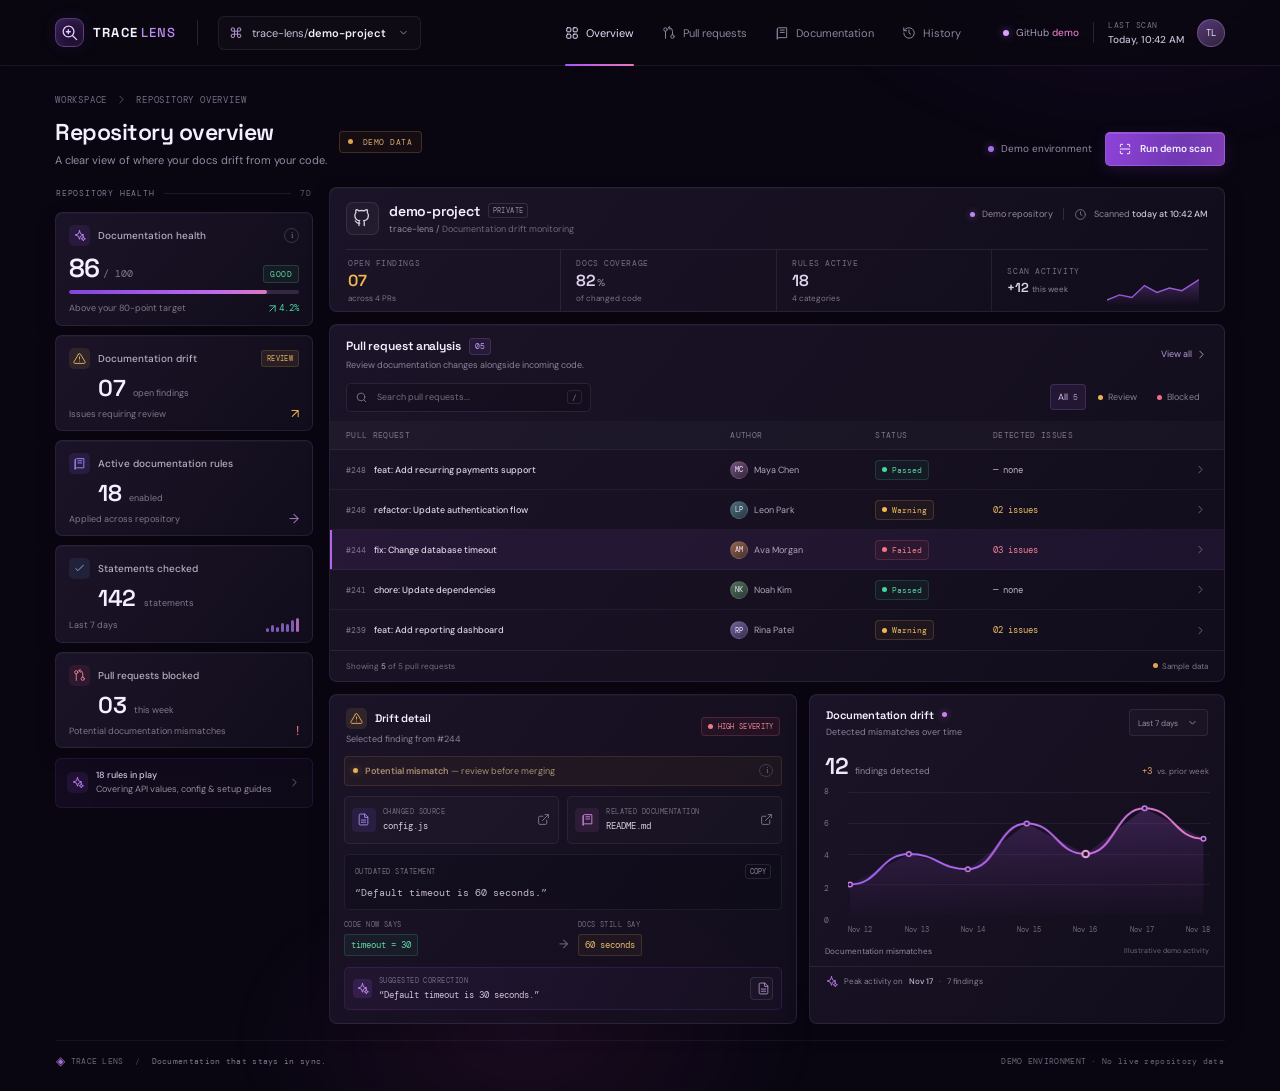
==== index.html @ 1b803e9d "feat: add initial Trace Lens dashboard Co-authored-by: Copilot <223556219+Copilot@users.noreply.gith" ====
<!doctype html>
<html lang="en">
<head>
  <meta charset="utf-8">
  <meta name="viewport" content="width=device-width, initial-scale=1">
  <meta name="theme-color" content="#090611">
  <meta name="description" content="TRACE LENS documentation drift dashboard demo">
  <title>TRACE LENS — Repository overview</title>
  <link rel="preconnect" href="https://fonts.googleapis.com">
  <link rel="preconnect" href="https://fonts.gstatic.com" crossorigin>
  <link href="https://fonts.googleapis.com/css2?family=DM+Mono:wght@400;500&family=DM+Sans:wght@400;500;600;700&family=Space+Grotesk:wght@500;600;700&display=swap" rel="stylesheet">
  <link rel="stylesheet" href="style.css">
</head>
<body>
  <svg class="icon-library" xmlns="http://www.w3.org/2000/svg" aria-hidden="true">
    <symbol id="i-lens" viewBox="0 0 24 24"><circle cx="10.8" cy="10.8" r="6.8"/><path d="m16 16 5 5M8 11h5M10.5 8.5v5"/></symbol>
    <symbol id="i-grid" viewBox="0 0 24 24"><rect x="3" y="3" width="7" height="7" rx="1.5"/><rect x="14" y="3" width="7" height="7" rx="1.5"/><rect x="3" y="14" width="7" height="7" rx="1.5"/><rect x="14" y="14" width="7" height="7" rx="1.5"/></symbol>
    <symbol id="i-git-pull" viewBox="0 0 24 24"><circle cx="6" cy="6" r="3"/><circle cx="18" cy="18" r="3"/><path d="M6 9v12m12-6V9a6 6 0 0 0-6-6h-1m0 0 3-3m-3 3 3 3"/></symbol>
    <symbol id="i-book" viewBox="0 0 24 24"><path d="M4 5.5A2.5 2.5 0 0 1 6.5 3H20v17H6.5A2.5 2.5 0 0 0 4 22z"/><path d="M4 5v17m5-15h7m-7 4h7"/></symbol>
    <symbol id="i-history" viewBox="0 0 24 24"><path d="M3 12a9 9 0 1 0 2.64-6.36L3 8"/><path d="M3 3v5h5m4-1v5l3 2"/></symbol>
    <symbol id="i-chevron" viewBox="0 0 24 24"><path d="m7 10 5 5 5-5"/></symbol>
    <symbol id="i-chevron-right" viewBox="0 0 24 24"><path d="m9 18 6-6-6-6"/></symbol>
    <symbol id="i-github" viewBox="0 0 24 24"><path d="M9 19c-4.3 1.4-4.3-2.5-6-3m12 6v-3.87a3.37 3.37 0 0 0-.94-2.61c3.14-.35 6.44-1.54 6.44-7A5.44 5.44 0 0 0 19 4.77 5.07 5.07 0 0 0 18.91 1S17.73.65 15 2.48a13.38 13.38 0 0 0-7 0C5.27.65 4.09 1 4.09 1A5.07 5.07 0 0 0 4 4.77a5.44 5.44 0 0 0-1.5 3.78c0 5.42 3.3 6.61 6.44 7A3.37 3.37 0 0 0 8 18.13V22"/></symbol>
    <symbol id="i-search" viewBox="0 0 24 24"><circle cx="11" cy="11" r="7"/><path d="m20 20-4-4"/></symbol>
    <symbol id="i-scan" viewBox="0 0 24 24"><path d="M4 8V5a1 1 0 0 1 1-1h3m8 0h3a1 1 0 0 1 1 1v3m0 8v3a1 1 0 0 1-1 1h-3m-8 0H5a1 1 0 0 1-1-1v-3M4 12h16"/></symbol>
    <symbol id="i-clock" viewBox="0 0 24 24"><circle cx="12" cy="12" r="9"/><path d="M12 7v5l3 2"/></symbol>
    <symbol id="i-check" viewBox="0 0 24 24"><path d="m5 12 4 4L19 6"/></symbol>
    <symbol id="i-alert" viewBox="0 0 24 24"><path d="M10.3 3.86 1.82 18a2 2 0 0 0 1.71 3h16.94a2 2 0 0 0 1.71-3L13.7 3.86a2 2 0 0 0-3.42 0Z"/><path d="M12 9v4m0 4h.01"/></symbol>
    <symbol id="i-file" viewBox="0 0 24 24"><path d="M14 2H6a2 2 0 0 0-2 2v16a2 2 0 0 0 2 2h12a2 2 0 0 0 2-2V8z"/><path d="M14 2v6h6m-12 5h8m-8 4h8"/></symbol>
    <symbol id="i-external" viewBox="0 0 24 24"><path d="M15 3h6v6m-11 5L21 3"/><path d="M18 13v6a2 2 0 0 1-2 2H5a2 2 0 0 1-2-2V8a2 2 0 0 1 2-2h6"/></symbol>
    <symbol id="i-menu" viewBox="0 0 24 24"><path d="M4 6h16M4 12h16M4 18h16"/></symbol>
    <symbol id="i-close" viewBox="0 0 24 24"><path d="m18 6-12 12M6 6l12 12"/></symbol>
    <symbol id="i-filter" viewBox="0 0 24 24"><path d="M4 7h16M7 12h10m-7 5h4"/></symbol>
    <symbol id="i-spark" viewBox="0 0 24 24"><path d="m12 3 1.9 5.8L20 11l-6.1 2.2L12 19l-1.9-5.8L4 11l6.1-2.2L12 3Z"/><path d="m19 14 1.1 2.9L23 18l-2.9 1.1L19 22l-1.1-2.9L15 18l2.9-1.1L19 14Z"/></symbol>
    <symbol id="i-arrow-up" viewBox="0 0 24 24"><path d="M7 17 17 7M7 7h10v10"/></symbol>
  </svg>

  <div class="ambient ambient-one"></div>
  <div class="ambient ambient-two"></div>
  <header class="topbar">
    <a class="brand" href="#overview" aria-label="TRACE LENS home">
      <span class="brand-mark"><svg class="icon"><use href="#i-lens"/></svg></span>
      <span class="brand-name">TRACE<span>LENS</span></span>
    </a>
    <span class="topbar-divider"></span>
    <div class="repo-picker-wrap">
      <button class="repo-picker" id="repoPicker" aria-expanded="false" aria-haspopup="listbox">
        <span class="repo-mini-icon">⌘</span>
        <span id="currentRepo">trace-lens/<strong>demo-project</strong></span>
        <svg class="icon tiny"><use href="#i-chevron"/></svg>
      </button>
      <div class="repo-menu" id="repoMenu" role="listbox" aria-label="Choose a demo repository" hidden>
        <div class="menu-eyebrow">DEMO REPOSITORIES</div>
        <button role="option" data-repo="trace-lens/demo-project" aria-selected="true"><span class="repo-dot"></span>trace-lens/demo-project<span class="selected-mark">✓</span></button>
        <button role="option" data-repo="acme/payments-api"><span class="repo-dot blue"></span>acme/payments-api</button>
        <button role="option" data-repo="northstar/platform"><span class="repo-dot pink"></span>northstar/platform</button>
        <div class="menu-foot">Sample data · not connected to GitHub</div>
      </div>
    </div>
    <button class="mobile-menu-btn" id="mobileMenuBtn" aria-label="Open navigation" aria-expanded="false"><svg class="icon"><use href="#i-menu"/></svg></button>
    <nav class="main-nav" id="mainNav" aria-label="Main navigation">
      <a class="nav-link active" href="#overview"><svg class="icon"><use href="#i-grid"/></svg>Overview</a>
      <a class="nav-link" href="#pull-requests"><svg class="icon"><use href="#i-git-pull"/></svg>Pull requests</a>
      <a class="nav-link" href="#drift-details"><svg class="icon"><use href="#i-book"/></svg>Documentation</a>
      <a class="nav-link" href="#history"><svg class="icon"><use href="#i-history"/></svg>History</a>
    </nav>
    <div class="topbar-right">
      <div class="connection"><span class="connection-dot"></span><span>GitHub <b>demo</b></span></div>
      <span class="topbar-divider slim"></span>
      <div class="last-scan"><span>LAST SCAN</span><strong id="lastScanTime">Today, 10:42 AM</strong></div>
      <button class="avatar" aria-label="Demo profile">TL</button>
    </div>
  </header>

  <main class="app-shell" id="overview">
    <div class="page-heading">
      <div>
        <div class="breadcrumb"><span>WORKSPACE</span><svg class="icon tiny"><use href="#i-chevron-right"/></svg><span>REPOSITORY OVERVIEW</span></div>
        <div class="heading-row">
          <div>
            <h1>Repository overview</h1>
            <p class="page-subtitle">A clear view of where your docs drift from your code.</p>
          </div>
          <span class="demo-pill"><span></span> DEMO DATA</span>
        </div>
      </div>
      <div class="heading-actions">
        <span class="scan-label"><span class="scan-pulse"></span>Demo environment</span>
        <button class="button button-primary" id="scanButton"><svg class="icon"><use href="#i-scan"/></svg><span>Run demo scan</span></button>
      </div>
    </div>

    <div class="dashboard-grid">
      <aside class="metrics-column" aria-label="Repository metrics">
        <div class="section-kicker"><span>REPOSITORY HEALTH</span><span class="kicker-line"></span><span class="muted-mono">7D</span></div>
        <article class="metric-card health-card">
          <div class="metric-top"><span class="metric-icon purple"><svg class="icon"><use href="#i-spark"/></svg></span><span class="metric-label">Documentation health</span><button class="info-button" title="Based on documentation coverage and detected drift">i</button></div>
          <div class="health-value"><strong>86</strong><span>/ 100</span><span class="quality-badge">GOOD</span></div>
          <div class="health-track"><span style="width:86%"></span></div>
          <div class="metric-foot"><span>Above your 80-point target</span><span class="trend positive"><svg class="icon tiny"><use href="#i-arrow-up"/></svg> 4.2%</span></div>
        </article>
        <article class="metric-card">
          <div class="metric-top"><span class="metric-icon amber"><svg class="icon"><use href="#i-alert"/></svg></span><span class="metric-label">Documentation drift</span><span class="mini-status warning">REVIEW</span></div>
          <div class="metric-value"><strong>07</strong><span class="metric-context">open findings</span></div>
          <div class="metric-foot"><span>Issues requiring review</span><span class="metric-foot-icon amber-text">↗</span></div>
        </article>
        <article class="metric-card">
          <div class="metric-top"><span class="metric-icon violet"><svg class="icon"><use href="#i-book"/></svg></span><span class="metric-label">Active documentation rules</span></div>
          <div class="metric-value"><strong>18</strong><span class="metric-context">enabled</span></div>
          <div class="metric-foot"><span>Applied across repository</span><span class="metric-foot-icon">→</span></div>
        </article>
        <article class="metric-card">
          <div class="metric-top"><span class="metric-icon blue"><svg class="icon"><use href="#i-check"/></svg></span><span class="metric-label">Statements checked</span></div>
          <div class="metric-value"><strong>142</strong><span class="metric-context">statements</span></div>
          <div class="metric-foot"><span>Last 7 days</span><span class="tiny-bars" aria-label="Activity rising"><i></i><i></i><i></i><i></i><i></i><i></i><i></i></span></div>
        </article>
        <article class="metric-card">
          <div class="metric-top"><span class="metric-icon red"><svg class="icon"><use href="#i-git-pull"/></svg></span><span class="metric-label">Pull requests blocked</span></div>
          <div class="metric-value"><strong>03</strong><span class="metric-context">this week</span></div>
          <div class="metric-foot"><span>Potential documentation mismatches</span><span class="metric-foot-icon red-text">!</span></div>
        </article>
        <div class="rules-note"><span class="rules-note-icon"><svg class="icon tiny"><use href="#i-spark"/></svg></span><span><b>18 rules in play</b><br>Covering API values, config &amp; setup guides</span><svg class="icon tiny rules-arrow"><use href="#i-chevron-right"/></svg></div>
      </aside>

      <section class="main-column" aria-label="Repository analysis">
        <section class="panel repo-activity">
          <div class="repo-identity">
            <span class="github-tile"><svg class="icon"><use href="#i-github"/></svg></span>
            <div><div class="repo-title-row"><h2 id="activityRepo">demo-project</h2><span class="private-tag">PRIVATE</span></div><p>trace-lens / <span>Documentation drift monitoring</span></p></div>
          </div>
          <div class="repo-health">
            <span class="activity-dot"></span><span>Demo repository</span><span class="repo-meta-divider"></span><svg class="icon tiny"><use href="#i-clock"/></svg><span>Scanned <b id="activityScanTime">today at 10:42 AM</b></span>
          </div>
          <div class="repo-stats">
            <div class="repo-stat"><span class="stat-caption">OPEN FINDINGS</span><strong class="amber-text">07</strong><span>across 4 PRs</span></div>
            <div class="repo-stat"><span class="stat-caption">DOCS COVERAGE</span><strong>82<span class="stat-unit">%</span></strong><span>of changed code</span></div>
            <div class="repo-stat"><span class="stat-caption">RULES ACTIVE</span><strong>18</strong><span>4 categories</span></div>
            <div class="repo-stat activity-spark-stat"><span class="stat-caption">SCAN ACTIVITY</span><strong class="spark-total">+12 <small>this week</small></strong><svg class="sparkline" viewBox="0 0 118 34" preserveAspectRatio="none" aria-label="Scan activity trend"><defs><linearGradient id="sparkGradient" x1="0" x2="0" y1="0" y2="1"><stop offset="0" stop-color="#b66cff" stop-opacity=".34"/><stop offset="1" stop-color="#b66cff" stop-opacity="0"/></linearGradient></defs><path class="spark-fill" d="M0 27 16 21 32 24 48 10 64 18 80 13 96 16 118 3V34H0Z"/><path class="spark-stroke" d="M0 27 16 21 32 24 48 10 64 18 80 13 96 16 118 3"/></svg></div>
          </div>
        </section>

        <section class="panel pr-panel" id="pull-requests">
          <div class="panel-header">
            <div class="panel-title-block"><div class="panel-heading-line"><h2>Pull request analysis</h2><span class="count-pill">05</span></div><p>Review documentation changes alongside incoming code.</p></div>
            <button class="text-button" id="viewAllButton">View all <svg class="icon tiny"><use href="#i-chevron-right"/></svg></button>
          </div>
          <div class="table-toolbar">
            <label class="search-box"><svg class="icon"><use href="#i-search"/></svg><input id="prSearch" type="search" placeholder="Search pull requests..." aria-label="Search pull requests"><kbd>/</kbd></label>
            <div class="filter-group" role="group" aria-label="Filter pull requests by status">
              <button class="filter-chip active" data-filter="all">All <span>5</span></button>
              <button class="filter-chip" data-filter="warning"><i class="filter-dot warning-dot"></i>Review</button>
              <button class="filter-chip" data-filter="failed"><i class="filter-dot failed-dot"></i>Blocked</button>
            </div>
          </div>
          <div class="table-scroll">
            <table class="pr-table">
              <thead><tr><th>Pull request</th><th>Author</th><th>Status</th><th>Detected issues</th><th><span class="sr-only">Actions</span></th></tr></thead>
              <tbody id="prTableBody"></tbody>
            </table>
            <div class="empty-state" id="emptyState" hidden><span class="empty-icon"><svg class="icon"><use href="#i-search"/></svg></span><strong>No pull requests found</strong><span>Try a different search or status filter.</span></div>
          </div>
          <div class="table-footer"><span>Showing <b id="resultCount">5</b> of 5 pull requests</span><span class="demo-caption"><span></span>Sample data</span></div>
        </section>

        <div class="lower-grid">
          <section class="panel drift-panel" id="drift-details">
            <div class="panel-header compact-header">
              <div class="panel-title-block"><div class="panel-heading-line"><span class="detail-icon"><svg class="icon"><use href="#i-alert"/></svg></span><h2>Drift detail</h2></div><p id="selectedPrLabel">Selected finding from #244</p></div>
              <span class="severity-pill high"><i></i><span id="severityText">HIGH SEVERITY</span></span>
            </div>
            <div class="potential-callout"><span class="callout-indicator"></span><span><b>Potential mismatch</b> <span>— review before merging</span></span><button class="info-button" title="This finding is a suggestion from demo analysis">i</button></div>
            <div class="file-pair">
              <div class="file-entry"><span class="file-icon source"><svg class="icon"><use href="#i-file"/></svg></span><div><span class="file-label">CHANGED SOURCE</span><strong id="sourceFile">config.js</strong></div><button class="icon-button" data-modal="code" aria-label="View code changes"><svg class="icon tiny"><use href="#i-external"/></svg></button></div>
              <div class="file-entry"><span class="file-icon docs"><svg class="icon"><use href="#i-book"/></svg></span><div><span class="file-label">RELATED DOCUMENTATION</span><strong id="docFile">README.md</strong></div><button class="icon-button" data-modal="evidence" aria-label="View documentation evidence"><svg class="icon tiny"><use href="#i-external"/></svg></button></div>
            </div>
            <div class="statement-block">
              <div class="statement-head"><span>OUTDATED STATEMENT</span><button class="copy-button" id="copyStatement" title="Copy statement">COPY</button></div>
              <blockquote id="outdatedStatement">“Default timeout is 60 seconds.”</blockquote>
            </div>
            <div class="value-compare">
              <div><span class="file-label">CODE NOW SAYS</span><code class="new-value" id="newValue">timeout = 30</code></div>
              <span class="compare-arrow">→</span>
              <div><span class="file-label">DOCS STILL SAY</span><code class="old-value" id="oldValue">60 seconds</code></div>
            </div>
            <div class="suggestion"><span class="suggestion-mark"><svg class="icon tiny"><use href="#i-spark"/></svg></span>            <div><span class="file-label">SUGGESTED CORRECTION</span><p id="suggestedCorrection">“Default timeout is 30 seconds.”</p></div><button class="copy-suggestion" id="copySuggestion" title="Copy suggested correction"><svg class="icon tiny"><use href="#i-file"/></svg></button></div>
          </section>

          <section class="panel chart-panel" id="history">
            <div class="panel-header compact-header">
              <div class="panel-title-block"><div class="panel-heading-line"><h2>Documentation drift</h2><span class="chart-live-dot"></span></div><p>Detected mismatches over time</p></div>
              <button class="period-button">Last 7 days <svg class="icon tiny"><use href="#i-chevron"/></svg></button>
            </div>
            <div class="chart-summary"><strong>12</strong><span>findings detected</span><span class="chart-change">+3 <small>vs. prior week</small></span></div>
            <div class="chart-wrap"><div class="chart-y-labels"><span>8</span><span>6</span><span>4</span><span>2</span><span>0</span></div><canvas id="driftChart" role="img" aria-label="Area chart showing documentation mismatches over seven days"></canvas><div class="chart-tooltip" id="chartTooltip" hidden></div></div>
            <div class="chart-x-labels"><span>Nov 12</span><span>Nov 13</span><span>Nov 14</span><span>Nov 15</span><span>Nov 16</span><span>Nov 17</span><span>Nov 18</span></div>
            <div class="chart-legend"><span><i></i>Documentation mismatches</span><span class="chart-demo-note">Illustrative demo activity</span></div>
            <div class="chart-footer"><svg class="icon tiny"><use href="#i-spark"/></svg>Peak activity on <b>Nov 17</b><span>·</span> 7 findings</div>
          </section>
        </div>
      </section>
    </div>
    <footer class="page-footer"><span><span class="footer-mark">◈</span> TRACE LENS <span class="footer-separator">/</span> <span>Documentation that stays in sync.</span></span><span>DEMO ENVIRONMENT · No live repository data</span></footer>
  </main>

  <div class="toast" id="toast" role="status" aria-live="polite"><span class="toast-check"><svg class="icon tiny"><use href="#i-check"/></svg></span><span id="toastMessage">Copied to clipboard</span></div>
  <div class="modal-backdrop" id="modalBackdrop" hidden>
    <section class="evidence-modal" role="dialog" aria-modal="true" aria-labelledby="modalTitle">
      <div class="modal-header"><div><span class="modal-eyebrow" id="modalEyebrow">PULL REQUEST #248</span><h2 id="modalTitle">Code change preview</h2></div><button class="modal-close" id="modalClose" aria-label="Close dialog"><svg class="icon"><use href="#i-close"/></svg></button></div>
      <div class="modal-content" id="modalContent"></div>
      <div class="modal-footer"><span><span class="demo-caption"><span></span>Illustrative demo evidence</span></span><button class="button button-secondary" id="modalDone">Done</button></div>
    </section>
  </div>
  <script src="script.js"></script>
</body>
</html>
---- style.css ----
:root {
  color-scheme: dark;
  --bg: #090611;
  --surface: rgba(22, 16, 34, .82);
  --surface-raised: rgba(29, 21, 43, .9);
  --line: rgba(194, 169, 225, .105);
  --line-strong: rgba(194, 169, 225, .17);
  --text: #f5f0ff;
  --muted: #9c91ad;
  --subtle: #70667f;
  --purple: #a855f7;
  --violet: #8b5cf6;
  --pink: #e879b9;
  --green: #42d99b;
  --amber: #f3b84e;
  --red: #fb7185;
  --mono: "DM Mono", "SFMono-Regular", Consolas, monospace;
  --sans: "DM Sans", -apple-system, BlinkMacSystemFont, "Segoe UI", sans-serif;
  --display: "Space Grotesk", var(--sans);
}
* { box-sizing: border-box; }
html { scroll-behavior: smooth; scroll-padding-top: 85px; }
body { margin: 0; min-height: 100vh; color: var(--text); background: var(--bg); font-family: var(--sans); font-size: 13px; -webkit-font-smoothing: antialiased; }
button, input { font: inherit; }
button { color: inherit; }
button:focus-visible, a:focus-visible, input:focus-visible { outline: 2px solid #c084fc; outline-offset: 3px; }
a { color: inherit; text-decoration: none; }
.icon-library, .sr-only { position: absolute; width: 1px; height: 1px; overflow: hidden; clip: rect(0,0,0,0); white-space: nowrap; }
.icon { width: 17px; height: 17px; fill: none; stroke: currentColor; stroke-width: 1.7; stroke-linecap: round; stroke-linejoin: round; flex: none; }
.icon.tiny { width: 13px; height: 13px; }
.ambient { position: fixed; z-index: -1; pointer-events: none; border-radius: 50%; filter: blur(1px); }
.ambient-one { width: 680px; height: 420px; right: -190px; top: -265px; background: radial-gradient(ellipse, rgba(125, 45, 193, .19), rgba(91, 33, 155, .055) 43%, transparent 72%); }
.ambient-two { width: 590px; height: 360px; left: 18%; bottom: -315px; background: radial-gradient(ellipse, rgba(151, 53, 144, .12), transparent 70%); }
.topbar { height: 66px; padding: 0 4.3%; display: flex; align-items: center; gap: 20px; position: sticky; top: 0; z-index: 20; border-bottom: 1px solid rgba(204, 178, 232, .09); background: rgba(10, 7, 17, .87); backdrop-filter: blur(20px); }
.brand { display: flex; align-items: center; gap: 9px; flex: none; }
.brand-mark { width: 29px; height: 29px; display: grid; place-items: center; border-radius: 9px; color: #e6c6ff; background: linear-gradient(140deg, rgba(174, 87, 255, .25), rgba(115, 64, 183, .1)); border: 1px solid rgba(192, 132, 252, .36); box-shadow: inset 0 0 12px rgba(183, 105, 255, .13), 0 0 18px rgba(153, 74, 232, .09); }
.brand-mark .icon { width: 19px; height: 19px; }
.brand-name { font-family: var(--display); font-size: 13px; font-weight: 700; letter-spacing: 1.18px; }
.brand-name span { color: #ba8df1; font-weight: 500; margin-left: 3px; }
.topbar-divider { height: 25px; width: 1px; background: var(--line-strong); flex: none; }
.topbar-divider.slim { margin: 0 1px; height: 21px; }
.repo-picker-wrap { position: relative; }
.repo-picker { min-height: 34px; display: flex; gap: 9px; align-items: center; border: 1px solid var(--line); background: rgba(255,255,255,.025); padding: 0 10px; border-radius: 6px; color: #c9c0d4; font-size: 11px; cursor: pointer; transition: border-color .2s, background .2s; }
.repo-picker:hover, .repo-picker[aria-expanded="true"] { border-color: rgba(183, 115, 244, .42); background: rgba(145, 81, 210, .08); }
.repo-picker strong { color: #f4edfc; font-weight: 600; }
.repo-mini-icon { color: #ac91d0; font-family: var(--mono); font-size: 14px; }
.repo-picker .tiny { color: var(--muted); margin-left: 2px; }
.repo-menu { width: 275px; position: absolute; top: calc(100% + 10px); left: 0; padding: 8px; border: 1px solid var(--line-strong); background: #171121; border-radius: 9px; box-shadow: 0 18px 50px #0009; z-index: 30; }
.menu-eyebrow, .menu-foot { padding: 8px 9px; color: var(--subtle); font: 9px var(--mono); letter-spacing: .7px; }
.repo-menu button { width: 100%; display: flex; align-items: center; gap: 9px; padding: 10px 9px; background: transparent; border: 0; border-radius: 5px; text-align: left; color: #d7ccdf; font-size: 11px; cursor: pointer; }
.repo-menu button:hover, .repo-menu button[aria-selected="true"] { background: rgba(168, 85, 247, .12); color: #fff; }
.repo-dot { width: 7px; height: 7px; border-radius: 50%; background: #ac73f4; box-shadow: 0 0 7px #ac73f480; }
.repo-dot.blue { background: #66a8f7; }.repo-dot.pink { background: #eb79c1; }
.selected-mark { margin-left: auto; color: #c18aff; }
.menu-foot { border-top: 1px solid var(--line); margin-top: 5px; padding-top: 10px; letter-spacing: 0; }
.main-nav { display: flex; align-self: stretch; align-items: center; gap: 4px; margin-left: auto; }
.nav-link { height: 100%; padding: 0 12px; display: flex; align-items: center; gap: 7px; color: #8f849e; font-size: 11px; position: relative; transition: color .18s; }
.nav-link .icon { width: 14px; height: 14px; }
.nav-link:hover, .nav-link.active { color: #e9dcf9; }
.nav-link.active::after { content: ""; height: 2px; position: absolute; bottom: -1px; left: 12px; right: 12px; background: linear-gradient(90deg, #a855f7, #e879b9); border-radius: 2px; }
.topbar-right { display: flex; align-items: center; gap: 13px; margin-left: 10px; flex: none; }
.connection { display: flex; align-items: center; gap: 7px; color: #a89bb4; font-size: 10px; white-space: nowrap; }
.connection b { color: #dc78bd; font-weight: 500; }
.connection-dot, .activity-dot { width: 6px; height: 6px; border-radius: 50%; background: #d7a2ff; box-shadow: 0 0 8px #c474ff90; }
.last-scan { display: grid; gap: 3px; white-space: nowrap; }
.last-scan span { color: #786e84; font: 8px var(--mono); letter-spacing: .55px; }
.last-scan strong { color: #c8bdd1; font-size: 10px; font-weight: 500; }
.avatar { width: 28px; height: 28px; border: 1px solid rgba(210, 169, 246, .28); border-radius: 50%; background: linear-gradient(145deg, #553875, #31223c); font: 9px var(--mono); color: #eddefd; cursor: pointer; }
.mobile-menu-btn { display: none; }
.app-shell { max-width: 1512px; margin: auto; padding: 27px 4.3% 22px; }
.page-heading { display: flex; justify-content: space-between; align-items: flex-end; margin-bottom: 20px; }
.breadcrumb { display: flex; align-items: center; gap: 8px; color: #766b84; font: 9px var(--mono); letter-spacing: .8px; margin-bottom: 12px; }
.breadcrumb .tiny { color: #635970; }
.heading-row { display: flex; align-items: center; gap: 12px; }
h1, h2, p { margin: 0; }
h1 { font-family: var(--display); font-size: 23px; letter-spacing: -.5px; font-weight: 600; line-height: 1.3; }
.page-subtitle { margin-top: 5px; color: #958aa3; font-size: 11px; }
.demo-pill { padding: 5px 8px; border: 1px solid rgba(226, 166, 89, .22); border-radius: 4px; color: #d7a76c; background: rgba(161, 103, 45, .08); font: 8px var(--mono); letter-spacing: .55px; white-space: nowrap; }
.demo-pill span, .demo-caption span { display: inline-block; width: 5px; height: 5px; margin-right: 4px; vertical-align: 1px; background: #dfa452; border-radius: 50%; }
.heading-actions { display: flex; align-items: center; gap: 13px; padding-bottom: 1px; }
.scan-label { display: flex; gap: 7px; align-items: center; color: #9689a4; font-size: 10px; }
.scan-pulse { width: 6px; height: 6px; border-radius: 50%; background: #a56de8; box-shadow: 0 0 9px #a56de890; }
.button { height: 34px; padding: 0 12px; display: inline-flex; gap: 8px; align-items: center; justify-content: center; border: 1px solid transparent; border-radius: 5px; cursor: pointer; font-size: 10px; font-weight: 600; transition: transform .18s, filter .18s, border-color .18s; }
.button:hover { transform: translateY(-1px); filter: brightness(1.12); }
.button:active { transform: translateY(0); }
.button-primary { background: linear-gradient(105deg, #8f42d9, #7139b4 63%, #813eb8); border-color: rgba(203, 150, 255, .29); box-shadow: 0 4px 16px rgba(122, 57, 178, .2), inset 0 1px rgba(255,255,255,.12); }
.button-primary .icon { width: 14px; height: 14px; }
.button-primary.loading .icon { animation: rotate .9s linear infinite; }
@keyframes rotate { to { transform: rotate(360deg); } }
.dashboard-grid { display: grid; grid-template-columns: minmax(230px, .76fr) minmax(0, 2.64fr); gap: 16px; align-items: start; }
.metrics-column { display: flex; flex-direction: column; gap: 9px; }
.section-kicker { height: 16px; display: flex; align-items: center; gap: 9px; padding: 0 1px 3px; color: #81768f; font: 8px var(--mono); letter-spacing: .8px; }
.kicker-line { height: 1px; background: var(--line); flex: 1; }
.muted-mono { color: #62596c; font-size: 8px; }
.metric-card, .panel { position: relative; border: 1px solid var(--line); background: linear-gradient(130deg, rgba(30, 22, 43, .9), rgba(19, 14, 29, .91)); box-shadow: 0 8px 25px rgba(0,0,0,.1), inset 0 1px 0 rgba(255,255,255,.018); }
.metric-card { padding: 12px 13px 10px; border-radius: 7px; min-height: 92px; transition: border-color .2s, transform .2s, background .2s; }
.metric-card:hover { border-color: rgba(182, 122, 238, .28); transform: translateY(-1px); background: linear-gradient(130deg, rgba(35, 25, 50, .94), rgba(21, 15, 32, .94)); }
.metric-top { display: flex; align-items: center; gap: 8px; min-height: 19px; }
.metric-icon { width: 21px; height: 21px; border-radius: 5px; display: grid; place-items: center; background: rgba(168,85,247,.11); color: #be8bfa; }
.metric-icon .icon { width: 13px; height: 13px; }
.metric-icon.amber { color: #e9b65f; background: rgba(243,184,78,.1); }
.metric-icon.violet { color: #a48afa; background: rgba(139,92,246,.13); }
.metric-icon.blue { color: #83b9fc; background: rgba(95,154,229,.1); }
.metric-icon.red { color: #f0839c; background: rgba(240,83,117,.1); }
.metric-label { color: #b7adbf; font-size: 10px; font-weight: 500; }
.info-button { width: 15px; height: 15px; display: grid; place-items: center; margin-left: auto; border: 1px solid rgba(198,180,217,.22); border-radius: 50%; background: transparent; color: #82768e; font: 9px Georgia, serif; cursor: help; }
.health-value { display: flex; align-items: baseline; gap: 4px; margin: 9px 0 7px; }
.health-value strong { font: 600 26px/1 var(--display); letter-spacing: -.8px; }
.health-value > span:nth-child(2) { color: #82788f; font: 10px var(--mono); }
.quality-badge { margin-left: auto; padding: 3px 6px; border: 1px solid rgba(70, 212, 150, .2); border-radius: 3px; color: #56d49d; background: rgba(49, 181, 123, .08); font: 8px var(--mono); letter-spacing: .45px; }
.health-track { height: 4px; background: #342741; border-radius: 5px; overflow: hidden; }
.health-track span { display: block; height: 100%; background: linear-gradient(90deg, #8144db, #bd69ed 72%, #da78c3); border-radius: inherit; box-shadow: 0 0 8px #a253d880; }
.metric-foot { display: flex; align-items: center; justify-content: space-between; gap: 5px; margin-top: 8px; color: #81778c; font-size: 9px; }
.trend { display: inline-flex; align-items: center; font: 9px var(--mono); }
.positive { color: #4bcf99; }
.metric-value { display: flex; align-items: baseline; gap: 8px; margin: 8px 0 0 29px; }
.metric-value strong { font: 600 23px/1 var(--display); letter-spacing: -.5px; }
.metric-context { color: #82788f; font-size: 9px; }
.mini-status { margin-left: auto; padding: 3px 5px; border-radius: 3px; font: 7px var(--mono); letter-spacing: .3px; }
.mini-status.warning { color: #e6b45e; background: rgba(243,184,78,.09); border: 1px solid rgba(243,184,78,.16); }
.metric-foot-icon { color: #9d7bbf; font-size: 13px; line-height: 8px; }
.amber-text { color: var(--amber) !important; }.red-text { color: var(--red) !important; }
.tiny-bars { height: 14px; display: flex; align-items: end; gap: 2px; }
.tiny-bars i { width: 3px; border-radius: 2px; background: #9a6ddd; opacity: .8; }
.tiny-bars i:nth-child(1) { height: 4px; }.tiny-bars i:nth-child(2) { height: 7px; }.tiny-bars i:nth-child(3) { height: 5px; }.tiny-bars i:nth-child(4) { height: 9px; }.tiny-bars i:nth-child(5) { height: 8px; }.tiny-bars i:nth-child(6) { height: 12px; }.tiny-bars i:nth-child(7) { height: 14px; background: #d17cdc; }
.rules-note { margin-top: 1px; display: flex; align-items: center; gap: 8px; padding: 10px 11px; border: 1px solid rgba(168,85,247,.12); border-radius: 6px; background: linear-gradient(100deg, rgba(111,55,157,.1), rgba(44,29,59,.16)); color: #968ba2; font-size: 9px; line-height: 1.55; }
.rules-note b { color: #d4c7e2; font-weight: 500; }
.rules-note-icon { width: 21px; height: 21px; display: grid; place-items: center; background: rgba(168,85,247,.11); color: #bd81f7; border-radius: 5px; }
.rules-arrow { margin-left: auto; color: #79618f; }
.main-column { min-width: 0; display: flex; flex-direction: column; gap: 12px; }
.panel { border-radius: 8px; overflow: hidden; }
.repo-activity { padding: 14px 16px 0; }
.repo-identity { display: flex; align-items: center; gap: 10px; }
.github-tile { width: 33px; height: 33px; display: grid; place-items: center; color: #ded3ea; border: 1px solid rgba(199,180,223,.13); border-radius: 7px; background: rgba(255,255,255,.035); }
.github-tile .icon { width: 18px; height: 18px; }
.repo-title-row { display: flex; gap: 8px; align-items: center; }
.repo-title-row h2 { font: 600 14px var(--display); letter-spacing: -.2px; }
.private-tag { padding: 2px 4px; border: 1px solid rgba(189,171,210,.17); border-radius: 3px; color: #968aa4; font: 7px var(--mono); letter-spacing: .4px; }
.repo-identity p { margin-top: 3px; color: #958a9f; font-size: 9px; }
.repo-identity p span { color: #70677b; }
.repo-health { position: absolute; top: 20px; right: 16px; display: flex; align-items: center; gap: 7px; color: #94899f; font-size: 9px; }
.repo-health b { color: #d3c7db; font-weight: 500; }
.repo-health .icon { color: #796d85; }
.repo-meta-divider { height: 12px; width: 1px; background: var(--line-strong); margin: 0 3px; }
.activity-dot { width: 5px; height: 5px; background: #c087f0; box-shadow: 0 0 7px #c087f080; }
.repo-stats { display: grid; grid-template-columns: repeat(4, 1fr); margin-top: 14px; border-top: 1px solid var(--line); }
.repo-stat { min-height: 57px; display: flex; flex-direction: column; justify-content: center; position: relative; padding: 8px 15px; border-right: 1px solid var(--line); }
.repo-stat:first-child { padding-left: 2px; }.repo-stat:last-child { border-right: 0; }
.stat-caption { color: #776d83; font: 8px var(--mono); letter-spacing: .55px; }
.repo-stat > strong { margin-top: 5px; color: #ded3ea; font: 600 16px/1 var(--display); }
.repo-stat > span:last-child:not(.stat-caption) { margin-top: 4px; color: #7e748a; font-size: 8px; }
.stat-unit { font: 10px var(--sans); color: #9f92aa; margin-left: 1px; }
.repo-stat .spark-total { font-size: 13px; }
.spark-total small { color: #91859d; font: 8px var(--sans); font-weight: 400; }
.sparkline { position: absolute; width: 92px; height: 29px; right: 9px; bottom: 5px; opacity: .82; }
.spark-fill { fill: url(#sparkGradient); }.spark-stroke { fill: none; stroke: #b66cff; stroke-width: 1.7; }
.pr-panel { padding-top: 13px; }
.panel-header { padding: 0 16px; display: flex; align-items: center; justify-content: space-between; gap: 12px; }
.panel-title-block p { margin-top: 4px; color: #8d8298; font-size: 9px; }
.panel-heading-line { display: flex; align-items: center; gap: 8px; }
.panel-heading-line h2 { font: 600 12px var(--display); letter-spacing: -.1px; }
.count-pill { min-width: 19px; height: 17px; display: grid; place-items: center; padding: 0 5px; border: 1px solid rgba(178,132,221,.19); border-radius: 4px; color: #c9a0f4; background: rgba(153,90,218,.1); font: 8px var(--mono); }
.text-button { display: flex; align-items: center; gap: 3px; border: 0; padding: 5px 0 5px 7px; color: #b89bd4; background: transparent; font-size: 9px; cursor: pointer; }
.text-button:hover { color: #e0c3ff; }
.table-toolbar { margin: 12px 16px 0; display: flex; align-items: center; justify-content: space-between; gap: 12px; }
.search-box { width: min(245px, 42%); height: 29px; padding: 0 8px; display: flex; align-items: center; gap: 7px; border: 1px solid rgba(194,169,225,.12); border-radius: 5px; color: #81758e; background: rgba(4,3,8,.18); transition: border-color .2s; }
.search-box:focus-within { border-color: rgba(178,111,240,.55); }
.search-box .icon { width: 13px; height: 13px; }
.search-box input { min-width: 0; width: 100%; border: 0; outline: 0; color: #e8def1; background: transparent; font-size: 9px; }
.search-box input::placeholder { color: #766b80; }
.search-box kbd { border: 1px solid rgba(202,180,224,.13); border-radius: 3px; color: #81768c; padding: 1px 4px; font: 8px var(--mono); }
.filter-group { display: flex; align-items: center; gap: 4px; }
.filter-chip { height: 26px; display: inline-flex; align-items: center; gap: 5px; border: 1px solid transparent; border-radius: 4px; padding: 0 7px; color: #887e94; background: transparent; font-size: 9px; cursor: pointer; }
.filter-chip:hover { background: rgba(255,255,255,.04); color: #cfc2dd; }
.filter-chip.active { color: #d9c4ef; border-color: rgba(170,108,224,.22); background: rgba(156,91,216,.11); }
.filter-chip span { color: #a995b8; font: 8px var(--mono); }
.filter-dot { width: 5px; height: 5px; border-radius: 50%; }.warning-dot { background: #eab352; }.failed-dot { background: #f16f82; }
.table-scroll { overflow-x: auto; margin-top: 9px; }
.pr-table { width: 100%; border-collapse: collapse; text-align: left; white-space: nowrap; }
.pr-table thead { background: rgba(255,255,255,.022); }
.pr-table th { height: 29px; color: #80758c; font: 8px var(--mono); letter-spacing: .35px; text-transform: uppercase; }
.pr-table th:first-child, .pr-table td:first-child { padding-left: 16px; }
.pr-table th:last-child, .pr-table td:last-child { padding-right: 14px; }
.pr-table td { height: 40px; border-top: 1px solid rgba(194,169,225,.07); color: #aa9fb6; font-size: 9px; transition: background .16s; }
.pr-table tbody tr { cursor: pointer; }
.pr-table tbody tr:hover td { background: rgba(166,99,227,.075); }
.pr-table tbody tr.selected td { background: rgba(157,88,214,.085); }
.pr-table tbody tr.selected td:first-child { box-shadow: inset 2px 0 #b466ea; }
.pr-cell-title { display: flex; align-items: center; gap: 8px; color: #ded4e7; font-weight: 500; }
.pr-number { color: #82768d; font: 8px var(--mono); }
.pr-title { max-width: 265px; overflow: hidden; text-overflow: ellipsis; }
.author-cell { display: flex; align-items: center; gap: 6px; color: #b0a4bc; }
.author-avatar { width: 18px; height: 18px; display: grid; place-items: center; border: 1px solid rgba(255,255,255,.1); border-radius: 50%; color: #efe7f9; font: 7px var(--mono); }
.author-avatar.a1 { background: linear-gradient(140deg, #72537e, #36243c); }.author-avatar.a2 { background: linear-gradient(140deg, #496d7c, #293843); }.author-avatar.a3 { background: linear-gradient(140deg, #98644b, #45302d); }.author-avatar.a4 { background: linear-gradient(140deg, #527058, #293a37); }.author-avatar.a5 { background: linear-gradient(140deg, #735f9e, #36314e); }
.status-badge { display: inline-flex; align-items: center; gap: 5px; padding: 4px 6px; border: 1px solid; border-radius: 4px; font: 8px var(--mono); }
.status-badge i { width: 5px; height: 5px; border-radius: 50%; }
.status-badge.passed { border-color: rgba(66,217,155,.17); color: #55d5a0; background: rgba(49,181,123,.065); }.status-badge.passed i { background: #42d99b; }
.status-badge.warning { border-color: rgba(243,184,78,.18); color: #e9b956; background: rgba(192,134,48,.065); }.status-badge.warning i { background: #f3b84e; }
.status-badge.failed { border-color: rgba(251,113,133,.18); color: #f08091; background: rgba(213,71,94,.07); }.status-badge.failed i { background: #fb7185; }
.issue-count { display: inline-flex; align-items: center; gap: 5px; color: #b8aebb; font: 9px var(--mono); }
.issue-count.has-issues { color: #e6b85f; }.issue-count.blocked { color: #f08091; }
.row-action { width: 23px; height: 23px; display: grid; place-items: center; margin-left: auto; border: 1px solid transparent; border-radius: 4px; background: transparent; color: #766b81; cursor: pointer; }
.row-action:hover { border-color: var(--line-strong); color: #d8c1ee; background: rgba(255,255,255,.04); }
.row-action .icon { width: 13px; height: 13px; }
.table-footer { height: 31px; padding: 0 16px; display: flex; justify-content: space-between; align-items: center; border-top: 1px solid var(--line); color: #786e84; font-size: 8px; }
.table-footer b { color: #afa3ba; font-weight: 500; }
.demo-caption { color: #827688; font-size: 8px; }
.demo-caption span { width: 5px; height: 5px; }
.empty-state { min-height: 130px; display: flex; align-items: center; justify-content: center; flex-direction: column; gap: 6px; color: #8c8098; font-size: 10px; }
.empty-state[hidden] { display: none; }
.empty-state strong { color: #d6c9e2; font-weight: 500; }.empty-icon { color: #9a7db3; }
.lower-grid { display: grid; grid-template-columns: minmax(0, 1.06fr) minmax(0, .94fr); gap: 12px; align-items: stretch; }
.drift-panel, .chart-panel { min-height: 325px; }
.compact-header { padding-top: 13px; }
.compact-header .panel-heading-line h2 { font-size: 11px; }
.compact-header .panel-title-block p { font-size: 9px; }
.detail-icon { width: 21px; height: 21px; display: grid; place-items: center; border-radius: 5px; color: #f0ae57; background: rgba(243,184,78,.1); }
.detail-icon .icon { width: 13px; height: 13px; }
.severity-pill { display: inline-flex; align-items: center; gap: 5px; padding: 4px 6px; border: 1px solid rgba(251,113,133,.19); border-radius: 4px; color: #ee8292; background: rgba(213,71,94,.07); font: 7px var(--mono); letter-spacing: .3px; }
.severity-pill.medium { color: #e6b65d; border-color: rgba(243,184,78,.2); background: rgba(192,134,48,.065); }
.severity-pill.medium i { background: #e6b65d; }
.severity-pill.low { color: #62d2a0; border-color: rgba(66,217,155,.18); background: rgba(49,181,123,.06); }
.severity-pill.low i { background: #62d2a0; }
.severity-pill i { width: 5px; height: 5px; border-radius: 50%; background: #f17889; }
.potential-callout { min-height: 30px; margin: 11px 14px 10px; padding: 0 8px; display: flex; align-items: center; gap: 7px; border: 1px solid rgba(243,184,78,.12); border-radius: 4px; color: #d0a45f; background: rgba(197,134,49,.055); font-size: 9px; }
.potential-callout b { font-weight: 600; }.potential-callout > span:nth-child(2) { color: #a9906d; }
.callout-indicator { width: 5px; height: 5px; border-radius: 50%; background: #e6af52; box-shadow: 0 0 7px #e6af5270; }
.potential-callout .info-button { margin-left: auto; width: 13px; height: 13px; font-size: 8px; }
.file-pair { display: grid; grid-template-columns: 1fr 1fr; gap: 8px; margin: 0 14px; }
.file-entry { min-width: 0; min-height: 48px; display: flex; align-items: center; gap: 7px; padding: 7px; border: 1px solid rgba(194,169,225,.09); border-radius: 5px; background: rgba(255,255,255,.018); }
.file-icon { width: 24px; height: 24px; flex: none; display: grid; place-items: center; border-radius: 4px; }
.file-icon .icon { width: 13px; height: 13px; }
.file-icon.source { color: #a18ef0; background: rgba(129,91,225,.12); }.file-icon.docs { color: #cd86de; background: rgba(197,102,194,.11); }
.file-entry > div { min-width: 0; display: grid; gap: 4px; }
.file-label { color: #756b80; font: 7px var(--mono); letter-spacing: .45px; }
.file-entry strong { overflow: hidden; text-overflow: ellipsis; color: #d7ccdf; font: 9px var(--mono); }
.icon-button { width: 20px; height: 20px; display: grid; place-items: center; margin-left: auto; border: 0; border-radius: 3px; color: #857890; background: transparent; cursor: pointer; }
.icon-button:hover { color: #d9c4ed; background: rgba(255,255,255,.06); }
.statement-block { margin: 10px 14px 0; padding: 9px 10px; border: 1px solid rgba(194,169,225,.09); border-radius: 5px; background: rgba(6,5,10,.21); }
.statement-head { display: flex; justify-content: space-between; align-items: center; color: #796e85; font: 7px var(--mono); letter-spacing: .5px; }
.copy-button { padding: 2px 4px; border: 1px solid rgba(194,169,225,.14); border-radius: 3px; color: #8c8098; background: transparent; font: 7px var(--mono); cursor: pointer; }
.copy-button:hover { color: #d8c2ec; border-color: rgba(189,125,236,.36); }
.statement-block blockquote { margin: 6px 0 0; color: #c4b8ce; font: 10px/1.5 var(--mono); }
.value-compare { display: flex; align-items: center; gap: 10px; margin: 10px 14px 0; }
.value-compare > div { min-width: 0; flex: 1; display: grid; gap: 5px; }
.value-compare code { width: fit-content; max-width: 100%; overflow: hidden; text-overflow: ellipsis; padding: 4px 6px; border: 1px solid; border-radius: 3px; font: 9px var(--mono); white-space: nowrap; }
.new-value { border-color: rgba(66,217,155,.18) !important; color: #65d8a4; background: rgba(49,181,123,.065); }
.old-value { border-color: rgba(243,184,78,.16) !important; color: #e5ba68; background: rgba(192,134,48,.06); }
.compare-arrow { margin-top: 12px; color: #786c83; font-size: 12px; }
.suggestion { display: flex; align-items: center; gap: 7px; margin: 11px 14px 13px; padding: 8px; border: 1px solid rgba(168,85,247,.15); border-radius: 5px; background: linear-gradient(100deg, rgba(114,58,162,.1), rgba(58,35,77,.12)); }
.suggestion-mark { width: 19px; height: 19px; flex: none; display: grid; place-items: center; border-radius: 4px; color: #c090f0; background: rgba(168,85,247,.14); }
.suggestion > div { min-width: 0; display: grid; gap: 4px; }
.suggestion p { overflow: hidden; text-overflow: ellipsis; white-space: nowrap; color: #d1c2dd; font: 9px var(--mono); }
.copy-suggestion { width: 23px; height: 23px; flex: none; display: grid; place-items: center; margin-left: auto; border: 1px solid rgba(196,158,228,.15); border-radius: 4px; color: #aa8ec5; background: rgba(255,255,255,.025); cursor: pointer; }
.copy-suggestion:hover { color: #e0c5f8; border-color: rgba(196,158,228,.4); }
.period-button { display: flex; align-items: center; gap: 8px; padding: 6px 8px; border: 1px solid rgba(194,169,225,.12); border-radius: 4px; color: #9b8fa6; background: rgba(255,255,255,.02); font-size: 8px; cursor: pointer; }
.period-button:hover { color: #ddd0eb; border-color: var(--line-strong); }
.chart-live-dot { width: 5px; height: 5px; border-radius: 50%; background: #ce81e8; box-shadow: 0 0 7px #ce81e880; }
.chart-summary { margin: 13px 15px 2px; display: flex; align-items: baseline; gap: 7px; }
.chart-summary strong { color: #f0e6f8; font: 600 23px var(--display); letter-spacing: -.7px; }
.chart-summary > span:nth-child(2) { color: #91869c; font-size: 9px; }
.chart-change { margin-left: auto; color: #e2a264; font: 9px var(--mono); }
.chart-change small { color: #847991; font: 8px var(--sans); }
.chart-wrap { height: 142px; position: relative; margin: 0 14px 0 38px; }
.chart-wrap::before { content: ""; position: absolute; inset: 9px 0 10px; pointer-events: none; background: repeating-linear-gradient(to bottom, rgba(196,174,218,.075) 0, rgba(196,174,218,.075) 1px, transparent 1px, transparent 25%); }
.chart-y-labels { position: absolute; top: 3px; bottom: 0; left: -24px; display: flex; flex-direction: column; justify-content: space-between; color: #786d83; font: 8px var(--mono); }
#driftChart { position: relative; width: 100%; height: 100%; }
.chart-tooltip { position: absolute; z-index: 3; transform: translate(-50%, -110%); padding: 6px 8px; border: 1px solid rgba(195,142,245,.25); border-radius: 4px; color: #eadcf6; background: #21162e; box-shadow: 0 5px 16px #0006; font: 8px var(--mono); pointer-events: none; white-space: nowrap; }
.chart-x-labels { display: flex; justify-content: space-between; margin: 0 14px 0 38px; color: #756b80; font: 7px var(--mono); }
.chart-legend { display: flex; align-items: center; gap: 6px; margin: 12px 15px 0; color: #95899f; font-size: 8px; }
.chart-legend i { width: 13px; height: 2px; background: linear-gradient(90deg, #a855f7, #e879b9); border-radius: 2px; }
.chart-demo-note { margin-left: auto; color: #70677a; font-size: 7px; }
.chart-footer { height: 30px; margin-top: 10px; padding: 0 15px; display: flex; align-items: center; gap: 6px; border-top: 1px solid var(--line); color: #8a7f95; font-size: 8px; }
.chart-footer .icon { color: #b479e4; }.chart-footer b { color: #c5b7d1; font-weight: 500; }
.page-footer { margin-top: 16px; padding: 12px 1px 0; display: flex; align-items: center; justify-content: space-between; border-top: 1px solid rgba(194,169,225,.07); color: #6f657b; font: 8px var(--mono); letter-spacing: .3px; }
.footer-mark { color: #a671d3; font-size: 12px; vertical-align: -1px; }.footer-separator { color: #50465b; margin: 0 6px; }.page-footer > span:first-child > span:last-child { color: #84798f; }
.toast { position: fixed; z-index: 60; bottom: 23px; left: 50%; transform: translate(-50%, 12px); display: flex; align-items: center; gap: 8px; padding: 10px 14px; border: 1px solid rgba(194,169,225,.2); border-radius: 7px; color: #e4d8ec; background: #21182b; box-shadow: 0 10px 35px #0008; font-size: 10px; opacity: 0; pointer-events: none; transition: opacity .2s, transform .2s; }
.toast.visible { transform: translate(-50%, 0); opacity: 1; }
.toast-check { color: #4ed69c; }
.modal-backdrop { position: fixed; z-index: 50; inset: 0; display: grid; place-items: center; padding: 20px; background: rgba(5,3,9,.72); backdrop-filter: blur(7px); }
.modal-backdrop[hidden] { display: none; }
.evidence-modal { width: min(510px, 100%); overflow: hidden; border: 1px solid rgba(194,169,225,.2); border-radius: 9px; background: linear-gradient(140deg, #1d1528, #130e1c); box-shadow: 0 24px 80px #000b, 0 0 50px rgba(136,66,188,.1); animation: modal-in .18s ease-out; }
@keyframes modal-in { from { opacity: 0; transform: translateY(7px) scale(.99); } to { opacity: 1; transform: translateY(0) scale(1); } }
.modal-header { padding: 17px 18px 14px; display: flex; align-items: flex-start; justify-content: space-between; border-bottom: 1px solid var(--line); }
.modal-eyebrow { color: #a181bd; font: 8px var(--mono); letter-spacing: .7px; }
.modal-header h2 { margin-top: 5px; font: 600 15px var(--display); }
.modal-close { width: 28px; height: 28px; display: grid; place-items: center; border: 1px solid var(--line); border-radius: 5px; color: #95889e; background: rgba(255,255,255,.025); cursor: pointer; }
.modal-close:hover { color: #f0e7f8; border-color: var(--line-strong); }
.modal-content { padding: 16px 18px; }
.modal-code-label { margin-bottom: 7px; color: #83768f; font: 8px var(--mono); letter-spacing: .5px; }
.code-block { overflow: auto; padding: 12px; border: 1px solid rgba(194,169,225,.1); border-radius: 5px; background: rgba(3,3,7,.35); color: #b7a9c2; font: 10px/1.8 var(--mono); }
.code-line { display: block; white-space: pre; }.code-line.minus { color: #ed8995; }.code-line.plus { color: #61d5a2; }.code-line.dim { color: #73687d; }
.evidence-quote { padding: 12px; border-left: 2px solid #bb75e6; border-radius: 0 5px 5px 0; color: #d5c7e0; background: rgba(168,85,247,.07); font: 11px/1.6 var(--mono); }
.evidence-meta { display: grid; grid-template-columns: 1fr 1fr; gap: 10px; margin-top: 14px; }
.evidence-meta > div { padding: 9px; border: 1px solid var(--line); border-radius: 5px; display: grid; gap: 5px; }
.evidence-meta span { color: #7e7289; font: 7px var(--mono); letter-spacing: .4px; }.evidence-meta strong { color: #cfc1d9; font: 9px var(--mono); }
.modal-footer { padding: 11px 18px; display: flex; align-items: center; justify-content: space-between; border-top: 1px solid var(--line); }
.button-secondary { height: 28px; padding: 0 12px; border-color: rgba(194,169,225,.18); color: #cbbbd8; background: rgba(255,255,255,.04); font-size: 9px; }

@media (min-width: 1500px) {
  .topbar { padding-right: max(4.3%, calc((100% - 1380px)/2)); padding-left: max(4.3%, calc((100% - 1380px)/2)); }
}
@media (max-width: 1100px) {
  .topbar { padding: 0 2.5%; gap: 12px; }
  .app-shell { padding-right: 2.5%; padding-left: 2.5%; }
  .topbar-right { gap: 9px; margin-left: 4px; }
  .nav-link { padding: 0 8px; }
  .dashboard-grid { grid-template-columns: minmax(205px, .72fr) minmax(0, 2.4fr); gap: 12px; }
  .lower-grid { grid-template-columns: 1fr; }
  .drift-panel { min-height: initial; }
  .chart-panel { min-height: 320px; }
}
@media (max-width: 820px) {
  .topbar { height: 60px; padding: 0 20px; }
  .topbar > .topbar-divider, .topbar-right .topbar-divider, .last-scan { display: none; }
  .repo-picker { max-width: 220px; }
  .main-nav { position: absolute; display: none; height: auto; left: 12px; right: 12px; top: calc(100% + 5px); padding: 7px; align-items: stretch; flex-direction: column; border: 1px solid var(--line-strong); border-radius: 8px; background: #171121; box-shadow: 0 15px 35px #0008; }
  .main-nav.open { display: flex; }
  .nav-link { min-height: 40px; height: auto; padding: 0 11px; border-radius: 5px; }
  .nav-link.active { background: rgba(168,85,247,.1); }
  .nav-link.active::after { display: none; }
  .mobile-menu-btn { width: 31px; height: 31px; display: grid; place-items: center; order: 2; margin-left: auto; border: 1px solid var(--line); border-radius: 5px; color: #b9a8c8; background: rgba(255,255,255,.03); cursor: pointer; }
  .topbar-right { margin-left: 4px; }
  .app-shell { padding: 22px 20px; }
  .dashboard-grid { grid-template-columns: minmax(175px, .78fr) minmax(0, 2fr); gap: 12px; }
  .repo-health { position: static; margin-top: 11px; }
  .repo-stats { margin-top: 11px; }
  .repo-stat { padding-right: 8px; padding-left: 9px; }
  .repo-stat:first-child { padding-left: 0; }
  .pr-title { max-width: 185px; }
}
@media (max-width: 650px) {
  .topbar { padding: 0 14px; gap: 10px; }
  .brand { gap: 7px; }.brand-name { font-size: 11px; letter-spacing: .7px; }.brand-mark { width: 27px; height: 27px; }
  .repo-picker { min-height: 31px; max-width: 190px; gap: 6px; padding: 0 7px; font-size: 9px; }
  .repo-mini-icon { display: none; }
  .topbar-right { gap: 8px; }.connection { gap: 5px; font-size: 9px; }.connection b { display: none; }.avatar { width: 26px; height: 26px; }
  .app-shell { padding: 18px 13px 20px; }
  .page-heading { align-items: flex-start; gap: 12px; margin-bottom: 15px; }
  .breadcrumb { margin-bottom: 8px; font-size: 8px; }
  h1 { font-size: 20px; }
  .page-subtitle { max-width: 300px; font-size: 10px; line-height: 1.5; }
  .heading-row { align-items: flex-start; flex-direction: column; gap: 6px; }
  .demo-pill { padding: 4px 6px; font-size: 7px; }
  .heading-actions { flex-direction: column-reverse; align-items: flex-end; gap: 7px; padding-top: 28px; }
  .scan-label { font-size: 8px; white-space: nowrap; }.button-primary { height: 31px; padding: 0 9px; font-size: 9px; white-space: nowrap; }
  .dashboard-grid { grid-template-columns: 1fr; gap: 16px; }
  .metrics-column { display: grid; grid-template-columns: repeat(2, minmax(0, 1fr)); gap: 8px; }
  .section-kicker { grid-column: 1 / -1; }
  .metric-card { min-height: 89px; padding: 10px; }
  .metric-card.health-card { grid-column: 1 / -1; }
  .metric-label { font-size: 9px; }.metric-foot { font-size: 8px; }
  .rules-note { grid-column: 1 / -1; }
  .main-column { gap: 10px; }
  .repo-activity { padding: 12px 12px 0; }
  .repo-health { flex-wrap: wrap; font-size: 8px; }
  .repo-stats { grid-template-columns: repeat(2,1fr); }
  .repo-stat { min-height: 54px; padding-left: 10px; border-bottom: 1px solid var(--line); }
  .repo-stat:first-child { padding-left: 0; }
  .repo-stat:nth-child(2) { border-right: 0; }
  .repo-stat:nth-child(3), .repo-stat:nth-child(4) { border-bottom: 0; }
  .repo-stat:nth-child(3) { padding-left: 0; }
  .sparkline { width: 90px; }
  .panel-header { padding: 0 12px; }
  .table-toolbar { margin-right: 12px; margin-left: 12px; align-items: flex-start; flex-direction: column; gap: 7px; }
  .search-box { width: 100%; }
  .filter-group { align-self: flex-end; }
  .table-scroll { margin-top: 8px; }
  .pr-table { min-width: 590px; }
  .pr-table th:first-child, .pr-table td:first-child { padding-left: 12px; }
  .table-footer { padding: 0 12px; }
  .lower-grid { gap: 10px; }
  .drift-panel, .chart-panel { min-height: initial; }
  .file-pair { gap: 6px; margin-right: 10px; margin-left: 10px; }
  .file-entry { gap: 5px; padding: 6px 5px; }
  .file-label { font-size: 6px; }
  .file-entry strong { font-size: 8px; }
  .statement-block, .value-compare { margin-right: 10px; margin-left: 10px; }
  .potential-callout, .suggestion { margin-right: 10px; margin-left: 10px; }
  .chart-wrap { height: 135px; }
  .page-footer { gap: 8px; align-items: flex-start; flex-direction: column; font-size: 7px; }
}
@media (max-width: 390px) {
  .topbar { gap: 7px; padding: 0 10px; }
  .brand-name { font-size: 10px; }
  .repo-picker { max-width: 152px; font-size: 8px; }
  .topbar-right { margin-left: 0; }
  .connection { display: none; }
  .page-heading { gap: 6px; }
  .heading-actions { padding-top: 29px; }
  .scan-label { display: none; }
  .heading-row h1 { font-size: 18px; }
  .file-pair { grid-template-columns: 1fr; }
}
@media (prefers-reduced-motion: reduce) {
  *, *::before, *::after { scroll-behavior: auto !important; animation-duration: .01ms !important; animation-iteration-count: 1 !important; transition-duration: .01ms !important; }
}
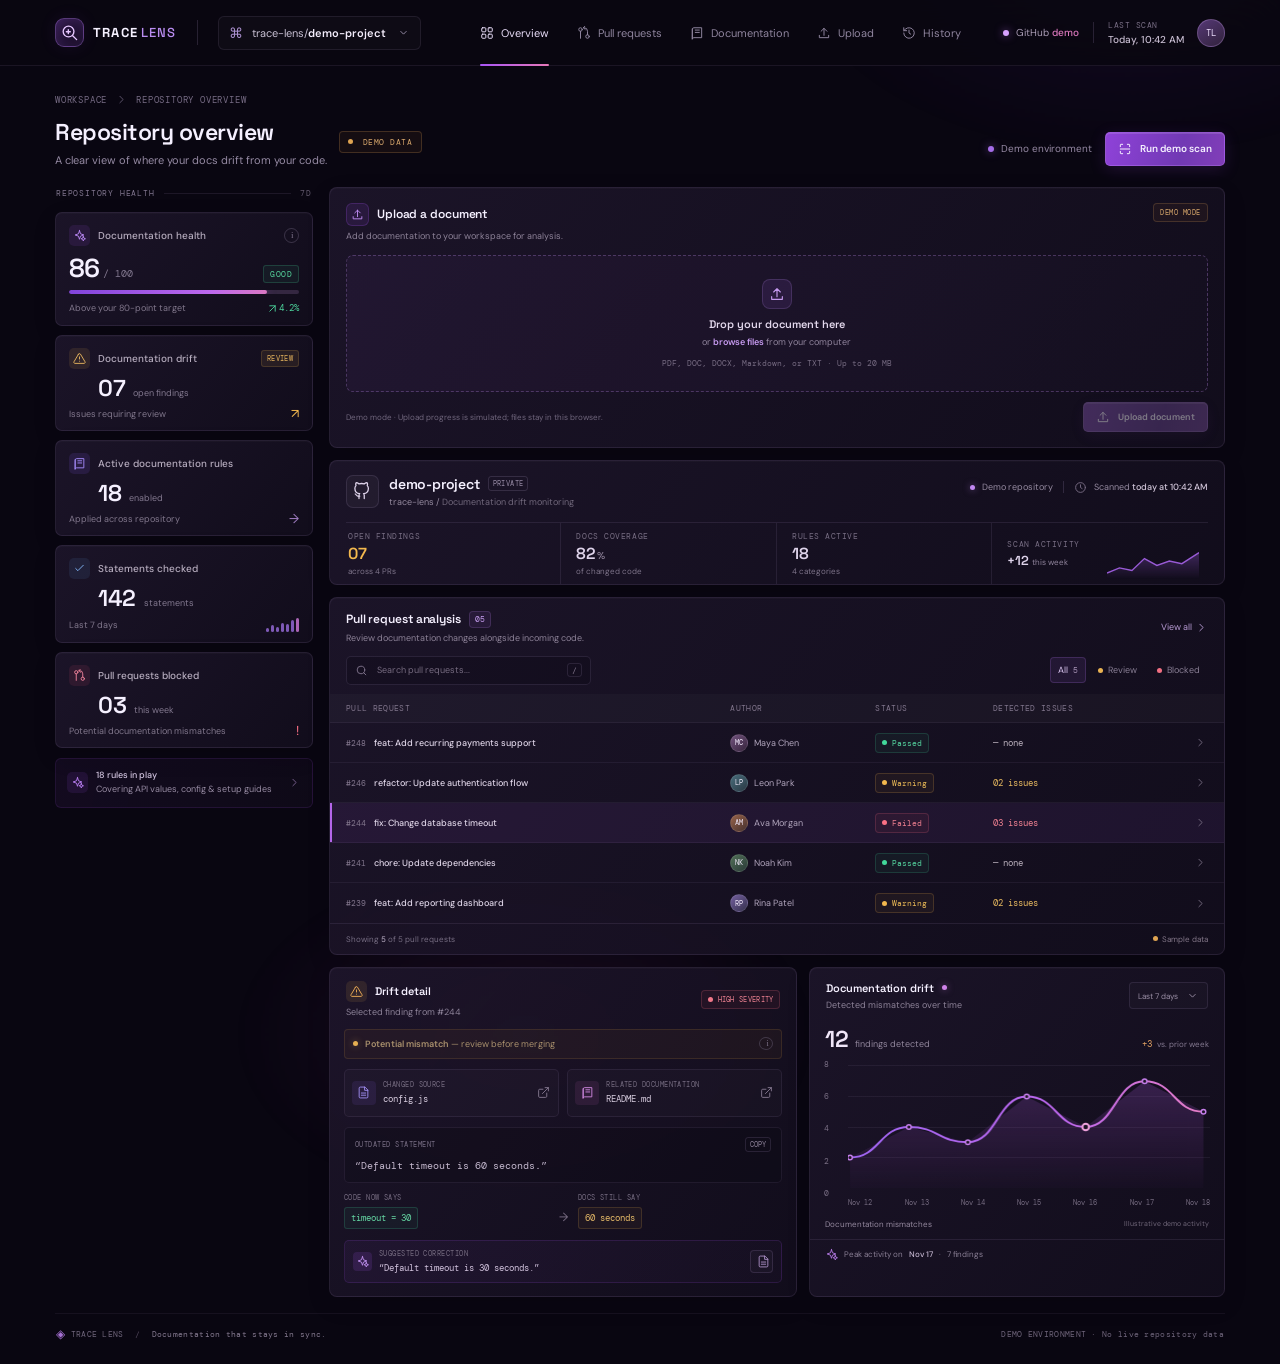
==== commit 3bf3fcce: "feat: add document upload module Co-authored-by: Copilot <223556219+Copilot@users.noreply.github.com" ====
--- a/index.html
+++ b/index.html
@@ -27,6 +27,7 @@
     <symbol id="i-check" viewBox="0 0 24 24"><path d="m5 12 4 4L19 6"/></symbol>
     <symbol id="i-alert" viewBox="0 0 24 24"><path d="M10.3 3.86 1.82 18a2 2 0 0 0 1.71 3h16.94a2 2 0 0 0 1.71-3L13.7 3.86a2 2 0 0 0-3.42 0Z"/><path d="M12 9v4m0 4h.01"/></symbol>
     <symbol id="i-file" viewBox="0 0 24 24"><path d="M14 2H6a2 2 0 0 0-2 2v16a2 2 0 0 0 2 2h12a2 2 0 0 0 2-2V8z"/><path d="M14 2v6h6m-12 5h8m-8 4h8"/></symbol>
+    <symbol id="i-upload" viewBox="0 0 24 24"><path d="M12 16V4m-5 5 5-5 5 5"/><path d="M4 16v4h16v-4"/></symbol>
     <symbol id="i-external" viewBox="0 0 24 24"><path d="M15 3h6v6m-11 5L21 3"/><path d="M18 13v6a2 2 0 0 1-2 2H5a2 2 0 0 1-2-2V8a2 2 0 0 1 2-2h6"/></symbol>
     <symbol id="i-menu" viewBox="0 0 24 24"><path d="M4 6h16M4 12h16M4 18h16"/></symbol>
     <symbol id="i-close" viewBox="0 0 24 24"><path d="m18 6-12 12M6 6l12 12"/></symbol>
@@ -62,6 +63,7 @@
       <a class="nav-link active" href="#overview"><svg class="icon"><use href="#i-grid"/></svg>Overview</a>
       <a class="nav-link" href="#pull-requests"><svg class="icon"><use href="#i-git-pull"/></svg>Pull requests</a>
       <a class="nav-link" href="#drift-details"><svg class="icon"><use href="#i-book"/></svg>Documentation</a>
+      <a class="nav-link" href="#document-upload"><svg class="icon"><use href="#i-upload"/></svg>Upload</a>
       <a class="nav-link" href="#history"><svg class="icon"><use href="#i-history"/></svg>History</a>
     </nav>
     <div class="topbar-right">
@@ -123,6 +125,45 @@
       </aside>
 
       <section class="main-column" aria-label="Repository analysis">
+        <section class="panel upload-panel" id="document-upload" aria-labelledby="documentUploadTitle">
+          <div class="panel-header upload-header">
+            <div class="panel-title-block">
+              <div class="panel-heading-line"><span class="upload-heading-icon"><svg class="icon"><use href="#i-upload"/></svg></span><h2 id="documentUploadTitle">Upload a document</h2></div>
+              <p>Add documentation to your workspace for analysis.</p>
+            </div>
+            <span class="upload-demo-tag">DEMO MODE</span>
+          </div>
+          <div class="upload-content">
+            <button class="upload-dropzone" id="uploadDropzone" type="button" aria-describedby="uploadRequirements">
+              <span class="dropzone-icon"><svg class="icon"><use href="#i-upload"/></svg></span>
+              <span class="dropzone-title">Drop your document here</span>
+              <span class="dropzone-browse">or <span>browse files</span> from your computer</span>
+              <span class="dropzone-requirements" id="uploadRequirements">PDF, DOC, DOCX, Markdown, or TXT · Up to 20 MB</span>
+            </button>
+            <input id="documentInput" class="sr-only" type="file" accept=".pdf,.doc,.docx,.md,.txt" tabindex="-1" aria-label="Choose a document">
+            <p class="upload-error" id="uploadError" role="alert" hidden></p>
+            <div class="upload-file-card" id="uploadFileCard" hidden>
+              <span class="upload-file-icon" id="uploadFileIcon" aria-hidden="true">DOC</span>
+              <div class="upload-file-info">
+                <strong class="upload-file-name" id="uploadFileName"></strong>
+                <span class="upload-file-meta" id="uploadFileMeta"></span>
+                <div class="upload-progress-track" id="uploadProgressTrack" role="progressbar" aria-label="Upload progress" aria-valuemin="0" aria-valuemax="100" aria-valuenow="0" aria-valuetext="Ready to upload">
+                  <span id="uploadProgressFill"></span>
+                </div>
+                <span class="upload-status" id="uploadStatus" role="status" aria-live="polite">Ready to upload</span>
+              </div>
+              <div class="upload-file-actions">
+                <button class="upload-action" id="replaceDocument" type="button">Replace</button>
+                <button class="upload-remove" id="removeDocument" type="button" aria-label="Remove selected document"><svg class="icon tiny"><use href="#i-close"/></svg></button>
+              </div>
+            </div>
+            <div class="upload-footer">
+              <span class="upload-demo-note">Demo mode · Upload progress is simulated; files stay in this browser.</span>
+              <button class="button button-primary upload-submit" id="uploadButton" type="button" disabled><svg class="icon"><use href="#i-upload"/></svg><span>Upload document</span></button>
+            </div>
+          </div>
+        </section>
+
         <section class="panel repo-activity">
           <div class="repo-identity">
             <span class="github-tile"><svg class="icon"><use href="#i-github"/></svg></span>
--- a/style.css
+++ b/style.css
@@ -297,6 +297,42 @@
 .modal-footer { padding: 11px 18px; display: flex; align-items: center; justify-content: space-between; border-top: 1px solid var(--line); }
 .button-secondary { height: 28px; padding: 0 12px; border-color: rgba(194,169,225,.18); color: #cbbbd8; background: rgba(255,255,255,.04); font-size: 9px; }
 
+.upload-panel { padding-top: 15px; }
+.upload-header { align-items: flex-start; }
+.upload-heading-icon { width: 23px; height: 23px; display: grid; place-items: center; border: 1px solid rgba(168,85,247,.2); border-radius: 6px; color: #c08cf4; background: rgba(168,85,247,.1); }
+.upload-heading-icon .icon { width: 13px; height: 13px; }
+.upload-demo-tag { padding: 4px 6px; border: 1px solid rgba(226,166,89,.2); border-radius: 4px; color: #d7a76c; background: rgba(161,103,45,.08); font: 7px var(--mono); letter-spacing: .5px; }
+.upload-content { padding: 13px 16px 15px; }
+.upload-dropzone { width: 100%; min-height: 137px; display: flex; flex-direction: column; align-items: center; justify-content: center; gap: 5px; padding: 16px; border: 1px dashed rgba(177,130,220,.32); border-radius: 7px; color: #bdb1c9; background: linear-gradient(120deg, rgba(91,52,124,.12), rgba(38,27,51,.12)); cursor: pointer; transition: border-color .2s, background .2s; }
+.upload-dropzone:hover, .upload-dropzone:focus-visible, .upload-dropzone.drag-active { border-color: rgba(190,132,248,.7); background: rgba(123,71,165,.13); }
+.dropzone-icon { width: 30px; height: 30px; display: grid; place-items: center; margin-bottom: 3px; border: 1px solid rgba(177,130,220,.2); border-radius: 8px; color: #c69af0; background: rgba(156,91,216,.12); }
+.dropzone-icon .icon { width: 16px; height: 16px; }
+.dropzone-title { color: #e3d8ed; font: 600 11px var(--display); }
+.dropzone-browse { color: #90849d; font-size: 9px; }
+.dropzone-browse span { color: #c69af0; font-weight: 600; }
+.dropzone-requirements { margin-top: 5px; color: #766b82; font: 8px var(--mono); }
+.upload-error { margin-top: 9px; color: #ff9aa9; font-size: 9px; line-height: 1.5; }
+.upload-file-card { display: flex; align-items: center; gap: 11px; margin-top: 10px; padding: 11px; border: 1px solid var(--line); border-radius: 6px; background: rgba(7,5,12,.2); }
+.upload-file-card[hidden], .upload-error[hidden] { display: none; }
+.upload-file-icon { width: 35px; height: 39px; display: grid; place-items: center; flex: none; border: 1px solid rgba(176,132,220,.19); border-radius: 5px; color: #c89bed; background: rgba(151,91,204,.1); font: 8px var(--mono); }
+.upload-file-info { min-width: 0; flex: 1; display: flex; flex-direction: column; gap: 4px; }
+.upload-file-name { overflow: hidden; color: #e3d8ed; font-size: 10px; font-weight: 500; text-overflow: ellipsis; white-space: nowrap; }
+.upload-file-meta, .upload-status { color: #857a90; font-size: 8px; }
+.upload-progress-track { height: 4px; overflow: hidden; margin-top: 3px; border-radius: 5px; background: rgba(194,169,225,.12); }
+.upload-progress-track > span { width: 0; height: 100%; display: block; border-radius: inherit; background: linear-gradient(90deg, #9653df, #d77cc9); transition: width .16s linear; }
+.upload-status { min-height: 10px; }
+.upload-file-card.is-uploading .upload-status { color: #c7a2eb; }
+.upload-file-card.is-complete .upload-status { color: var(--green); }
+.upload-file-actions { display: flex; align-items: center; gap: 7px; margin-left: auto; }
+.upload-action, .upload-remove { display: inline-flex; align-items: center; justify-content: center; border: 1px solid transparent; border-radius: 4px; color: #bda2d5; background: transparent; cursor: pointer; }
+.upload-action { min-height: 27px; padding: 0 7px; font-size: 8px; }
+.upload-action:hover, .upload-remove:hover { border-color: var(--line); background: rgba(255,255,255,.04); color: #eadbfa; }
+.upload-remove { width: 27px; height: 27px; color: #9c8ba9; }
+.upload-footer { display: flex; align-items: center; justify-content: space-between; gap: 12px; margin-top: 10px; }
+.upload-demo-note { color: #70667d; font-size: 8px; line-height: 1.5; }
+.upload-submit { min-height: 30px; height: auto; flex: none; font-size: 9px; }
+.upload-submit:disabled { opacity: .48; cursor: not-allowed; filter: saturate(.55); }
+
 @media (min-width: 1500px) {
   .topbar { padding-right: max(4.3%, calc((100% - 1380px)/2)); padding-left: max(4.3%, calc((100% - 1380px)/2)); }
 }
@@ -362,6 +398,11 @@
   .repo-stat:nth-child(3) { padding-left: 0; }
   .sparkline { width: 90px; }
   .panel-header { padding: 0 12px; }
+  .upload-content { padding-right: 12px; padding-left: 12px; }
+  .upload-footer { align-items: flex-start; flex-direction: column; gap: 8px; }
+  .upload-submit { align-self: flex-end; }
+  .upload-file-card { gap: 8px; padding: 9px; }
+  .upload-file-actions { gap: 3px; }
   .table-toolbar { margin-right: 12px; margin-left: 12px; align-items: flex-start; flex-direction: column; gap: 7px; }
   .search-box { width: 100%; }
   .filter-group { align-self: flex-end; }
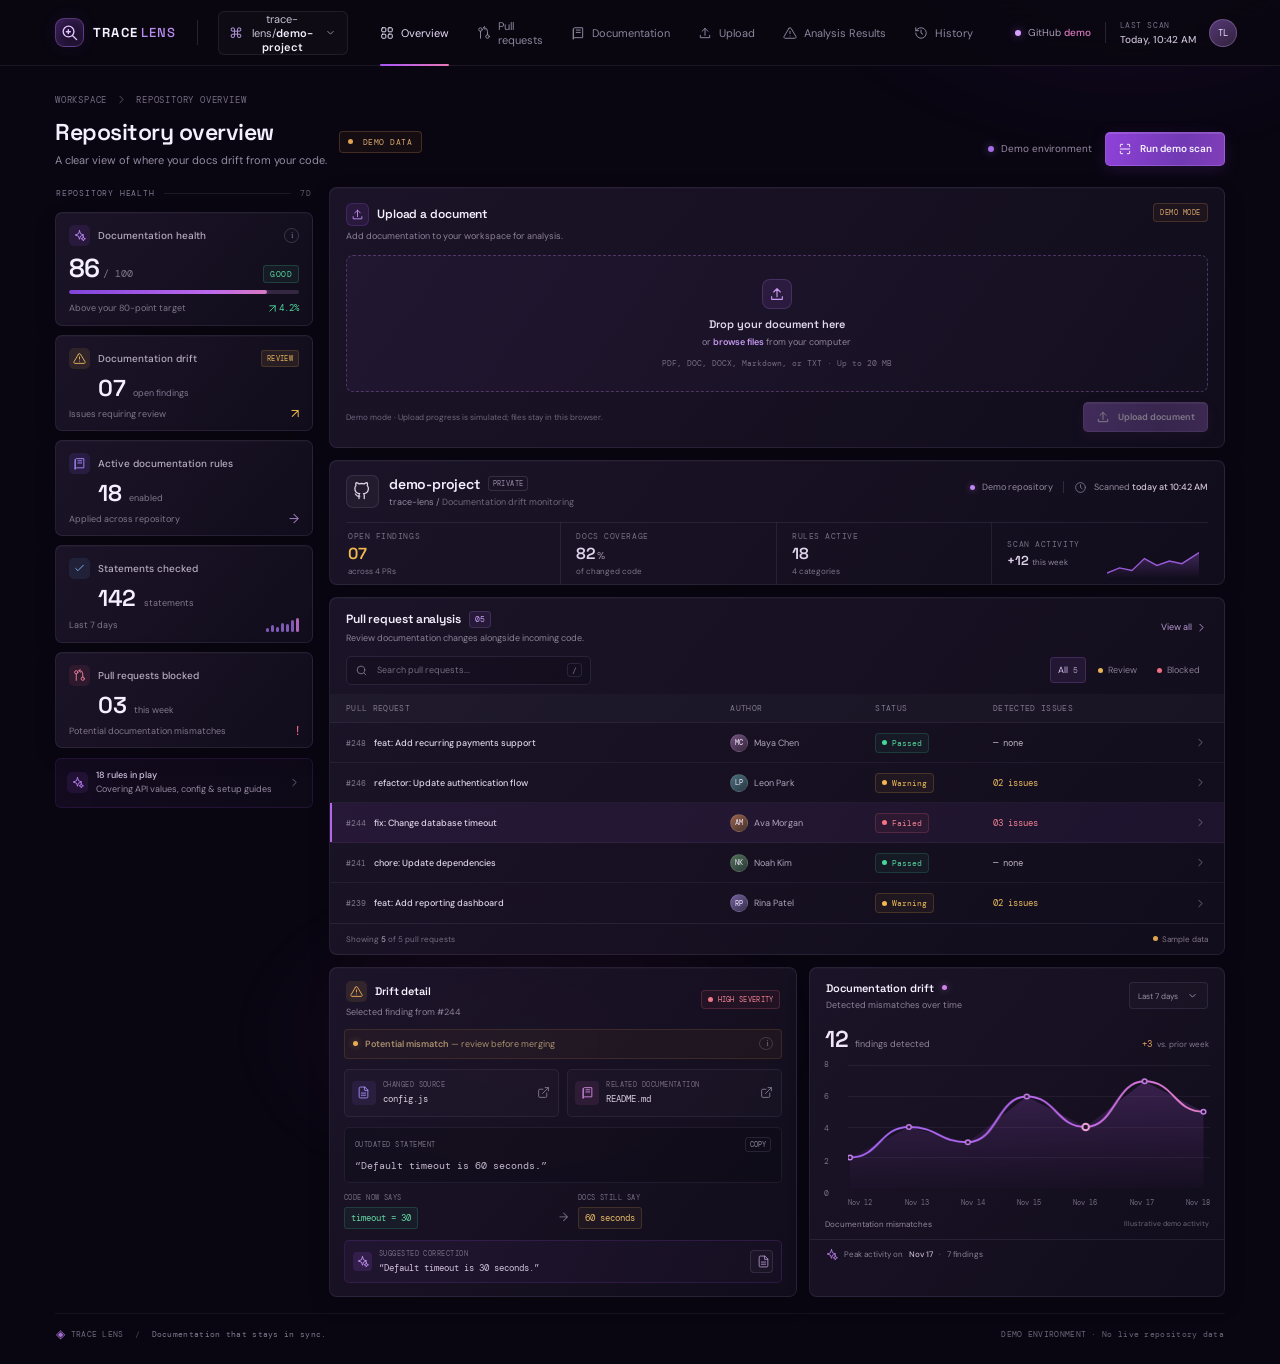
==== commit 19685ec0: "feat: add analysis results interface Co-authored-by: Copilot <223556219+Copilot@users.noreply.github" ====
--- a/index.html
+++ b/index.html
@@ -64,6 +64,7 @@
       <a class="nav-link" href="#pull-requests"><svg class="icon"><use href="#i-git-pull"/></svg>Pull requests</a>
       <a class="nav-link" href="#drift-details"><svg class="icon"><use href="#i-book"/></svg>Documentation</a>
       <a class="nav-link" href="#document-upload"><svg class="icon"><use href="#i-upload"/></svg>Upload</a>
+      <a class="nav-link analysis-nav-link" href="analysis-results.html" aria-label="Analysis Results"><svg class="icon"><use href="#i-alert"/></svg>Analysis Results</a>
       <a class="nav-link" href="#history"><svg class="icon"><use href="#i-history"/></svg>History</a>
     </nav>
     <div class="topbar-right">
--- a/style.css
+++ b/style.css
@@ -436,3 +436,137 @@
 @media (prefers-reduced-motion: reduce) {
   *, *::before, *::after { scroll-behavior: auto !important; animation-duration: .01ms !important; animation-iteration-count: 1 !important; transition-duration: .01ms !important; }
 }
+
+/* Analysis Results */
+.analysis-nav-link { white-space: nowrap; }
+.analysis-page { min-width: 320px; }
+.analysis-repo-link { min-width: 0; display: inline-flex; align-items: center; gap: 8px; padding: 8px 10px; border: 1px solid var(--line); border-radius: 6px; color: #c9c0d4; background: rgba(255,255,255,.025); font-size: 10px; white-space: nowrap; }
+.analysis-repo-link strong { color: #f4edfc; font-weight: 600; }
+.analysis-return-link { color: #b89bd4; font-size: 9px; white-space: nowrap; }
+.analysis-return-link:hover { color: #e0c3ff; }
+.analysis-shell { max-width: 1250px; }
+.analysis-page-heading { display: flex; align-items: flex-end; justify-content: space-between; gap: 20px; margin-bottom: 20px; }
+.analysis-title-row { display: flex; align-items: center; gap: 12px; }
+.analysis-title-row .page-subtitle { max-width: 670px; line-height: 1.6; }
+.analysis-back-button { flex: none; }
+.analysis-back-button .icon { transform: rotate(180deg); }
+.analysis-summary { display: grid; grid-template-columns: repeat(4, minmax(0, 1fr)); gap: 11px; margin-bottom: 15px; }
+.analysis-summary-card { min-width: 0; min-height: 104px; display: flex; flex-direction: column; justify-content: center; gap: 5px; padding: 13px 15px; border: 1px solid var(--line); border-radius: 7px; background: linear-gradient(130deg, rgba(30,22,43,.9), rgba(19,14,29,.91)); box-shadow: 0 8px 25px rgba(0,0,0,.1), inset 0 1px 0 rgba(255,255,255,.018); }
+.analysis-summary-label { color: #81768f; font: 8px var(--mono); letter-spacing: .55px; }
+.analysis-summary-card strong { color: #eadff4; font: 600 24px/1 var(--display); }
+.analysis-summary-note { color: #7e748a; font-size: 8px; }
+.analysis-summary-card.critical-summary strong { color: #f08091; }
+.analysis-summary-card.review-summary strong { color: #e9b956; }
+.analysis-findings-panel { padding-top: 15px; }
+.analysis-panel-header { align-items: flex-start; }
+.analysis-panel-header .panel-heading-line h2 { font-size: 13px; }
+.analysis-panel-header > .demo-caption { flex: none; padding-top: 4px; white-space: nowrap; }
+.analysis-toolbar { display: flex; align-items: flex-end; justify-content: space-between; gap: 14px; margin: 15px 16px 0; }
+.analysis-search { width: min(390px, 100%); min-width: 0; height: 34px; display: flex; align-items: center; gap: 8px; padding: 0 10px; border: 1px solid rgba(194,169,225,.12); border-radius: 5px; color: #81758e; background: rgba(4,3,8,.18); }
+.analysis-search:focus-within { border-color: rgba(178,111,240,.55); }
+.analysis-search .icon { width: 14px; height: 14px; }
+.analysis-search input { width: 100%; min-width: 0; border: 0; outline: 0; color: #e8def1; background: transparent; font-size: 10px; }
+.analysis-search input::placeholder { color: #766b80; }
+.analysis-filters { display: flex; gap: 9px; }
+.analysis-filter { display: grid; gap: 5px; color: #81768f; font: 8px var(--mono); letter-spacing: .2px; }
+.analysis-filter select { min-width: 132px; height: 32px; padding: 0 26px 0 9px; border: 1px solid rgba(194,169,225,.14); border-radius: 5px; color: #d7ccdf; background-color: #171121; font: 9px var(--sans); }
+.analysis-results-count { min-height: 25px; padding: 9px 16px 5px; color: #7e748a; font-size: 8px; }
+.analysis-results-list { display: grid; grid-template-columns: repeat(2, minmax(0, 1fr)); align-items: start; gap: 11px; margin: 0 16px 16px; }
+.analysis-results-list[hidden] { display: none; }
+.finding-card { min-width: 0; padding: 13px; border: 1px solid rgba(194,169,225,.1); border-radius: 7px; background: rgba(7,5,12,.2); }
+.finding-card-heading, .finding-badges { display: flex; align-items: center; gap: 7px; }
+.finding-card-heading { justify-content: space-between; }
+.finding-severity, .finding-status { min-height: 20px; display: inline-flex; align-items: center; gap: 5px; padding: 3px 6px; border: 1px solid; border-radius: 4px; font: 8px var(--mono); }
+.finding-severity i { width: 5px; height: 5px; border-radius: 50%; background: currentColor; }
+.finding-severity.critical { border-color: rgba(251,113,133,.25); color: #ff8293; background: rgba(213,71,94,.1); }
+.finding-severity.high { border-color: rgba(244,145,98,.24); color: #f3a06f; background: rgba(213,111,71,.09); }
+.finding-severity.medium { border-color: rgba(243,184,78,.2); color: #e9b956; background: rgba(192,134,48,.065); }
+.finding-severity.low { border-color: rgba(66,217,155,.18); color: #62d2a0; background: rgba(49,181,123,.06); }
+.finding-status { border-color: rgba(194,169,225,.12); color: #a89bb4; background: rgba(255,255,255,.025); }
+.finding-status.open { color: #e9b956; border-color: rgba(243,184,78,.18); }
+.finding-status.reviewed { color: #bd91e4; border-color: rgba(168,85,247,.2); }
+.finding-status.resolved { color: #62d2a0; border-color: rgba(66,217,155,.18); }
+.finding-id { color: #70667f; font: 8px var(--mono); }
+.finding-title { margin: 10px 0 11px; color: #e5daef; font: 600 12px/1.45 var(--display); }
+.finding-files { display: grid; grid-template-columns: minmax(0, 1fr) minmax(0, 1fr); gap: 8px; }
+.finding-file { min-width: 0; display: grid; align-content: start; gap: 5px; padding: 8px; border: 1px solid rgba(194,169,225,.08); border-radius: 5px; background: rgba(255,255,255,.018); }
+.finding-file span, .finding-field-label { color: #786e84; font: 7px var(--mono); letter-spacing: .35px; }
+.finding-file code, .finding-mismatch code, .finding-detail-field code { min-width: 0; color: #c5b5d3; font: 9px/1.55 var(--mono); overflow-wrap: anywhere; }
+.finding-mismatch { display: grid; gap: 9px; margin-top: 11px; }
+.finding-mismatch > div, .finding-suggestion { min-width: 0; display: grid; gap: 5px; }
+.finding-mismatch p, .finding-suggestion p, .finding-detail-field p { color: #b8acbf; font-size: 9px; line-height: 1.55; overflow-wrap: anywhere; }
+.finding-mismatch > div:first-child { padding-left: 8px; border-left: 2px solid rgba(243,184,78,.5); }
+.finding-mismatch code { display: block; padding: 7px 8px; border: 1px solid rgba(194,169,225,.08); border-radius: 4px; background: rgba(3,3,7,.28); }
+.finding-suggestion { margin-top: 10px; padding: 9px; border: 1px solid rgba(168,85,247,.12); border-radius: 5px; background: rgba(168,85,247,.045); }
+.finding-suggestion p { color: #d0c0dc; }
+.finding-actions { display: flex; flex-wrap: wrap; gap: 6px; margin-top: 11px; padding-top: 10px; border-top: 1px solid rgba(194,169,225,.07); }
+.finding-actions .button { min-height: 29px; height: auto; gap: 5px; padding: 5px 8px; font-size: 8px; }
+.finding-actions .button:disabled { opacity: .58; cursor: default; transform: none; filter: none; }
+.analysis-empty-state { min-height: 190px; display: flex; flex-direction: column; align-items: center; justify-content: center; gap: 7px; padding: 22px; color: #8c8098; text-align: center; font-size: 10px; }
+.analysis-empty-state[hidden] { display: none; }
+.analysis-empty-state strong { color: #d6c9e2; font-weight: 500; }
+.analysis-empty-icon { color: #9a7db3; }
+.analysis-empty-state .text-button { margin-top: 3px; }
+.analysis-modal { width: min(650px, 100%); max-height: calc(100vh - 40px); overflow-y: auto; }
+.analysis-modal-content { display: grid; gap: 13px; }
+.analysis-modal-intro { color: #a99db4; font-size: 10px; line-height: 1.6; }
+.analysis-modal-fields { display: grid; grid-template-columns: repeat(2, minmax(0, 1fr)); gap: 8px; }
+.finding-detail-field { min-width: 0; display: grid; align-content: start; gap: 6px; padding: 9px; border: 1px solid var(--line); border-radius: 5px; }
+.finding-detail-field:nth-last-child(-n+3) { grid-column: 1 / -1; }
+.finding-detail-field p { color: #d0c4da; font-size: 10px; }
+.analysis-modal .modal-footer { gap: 8px; }
+
+@media (min-width: 821px) and (max-width: 1100px) {
+  .topbar .nav-link { gap: 4px; padding-right: 4px; padding-left: 4px; font-size: 9px; }
+}
+@media (min-width: 821px) and (max-width: 980px) {
+  .topbar { height: 60px; padding: 0 20px; }
+  .topbar > .topbar-divider, .topbar-right .topbar-divider, .last-scan { display: none; }
+  .repo-picker, .analysis-page .analysis-repo-link { max-width: 220px; }
+  .main-nav { position: absolute; z-index: 25; display: none; height: auto; left: 12px; right: 12px; top: calc(100% + 5px); padding: 7px; align-items: stretch; flex-direction: column; border: 1px solid var(--line-strong); border-radius: 8px; background: #171121; box-shadow: 0 15px 35px #0008; }
+  .main-nav.open { display: flex; }
+  .nav-link { min-height: 40px; height: auto; padding: 0 11px; border-radius: 5px; }
+  .nav-link.active { background: rgba(168,85,247,.1); }
+  .nav-link.active::after { display: none; }
+  .mobile-menu-btn { width: 31px; height: 31px; display: grid; place-items: center; order: 2; margin-left: auto; border: 1px solid var(--line); border-radius: 5px; color: #b9a8c8; background: rgba(255,255,255,.03); cursor: pointer; }
+  .topbar-right { margin-left: 4px; }
+}
+@media (max-width: 820px) {
+  .analysis-page .analysis-repo-link { max-width: 205px; }
+  .analysis-page .main-nav { z-index: 25; }
+}
+@media (max-width: 650px) {
+  .analysis-page .analysis-repo-link, .analysis-page .topbar-right { display: none; }
+  .analysis-page .topbar > .topbar-divider { display: none; }
+  .analysis-page-heading { align-items: flex-start; flex-direction: column; gap: 12px; }
+  .analysis-title-row { align-items: flex-start; flex-direction: column; gap: 7px; }
+  .analysis-title-row .page-subtitle { max-width: none; }
+  .analysis-back-button { align-self: flex-start; }
+  .analysis-summary { grid-template-columns: repeat(2, minmax(0, 1fr)); gap: 8px; }
+  .analysis-summary-card { min-height: 88px; padding: 10px; }
+  .analysis-summary-card strong { font-size: 21px; }
+  .analysis-panel-header > .demo-caption { display: none; }
+  .analysis-toolbar { align-items: stretch; flex-direction: column; gap: 9px; margin-right: 12px; margin-left: 12px; }
+  .analysis-search { width: 100%; }
+  .analysis-filters { display: grid; grid-template-columns: 1fr 1fr; gap: 7px; }
+  .analysis-filter select { min-width: 0; width: 100%; }
+  .analysis-results-count { padding-right: 12px; padding-left: 12px; }
+  .analysis-results-list { grid-template-columns: 1fr; gap: 9px; margin-right: 12px; margin-left: 12px; }
+  .analysis-modal-fields { grid-template-columns: 1fr; }
+  .finding-detail-field:nth-last-child(-n+3) { grid-column: auto; }
+}
+@media (max-width: 390px) {
+  .analysis-shell { padding-right: 10px; padding-left: 10px; }
+  .analysis-summary-card { min-height: 82px; padding: 8px; }
+  .analysis-summary-label { font-size: 7px; letter-spacing: .2px; }
+  .analysis-summary-note { font-size: 7px; }
+  .analysis-findings-panel { padding-top: 12px; }
+  .analysis-panel-header { padding-right: 10px; padding-left: 10px; }
+  .analysis-panel-header .panel-heading-line h2 { font-size: 11px; }
+  .finding-card { padding: 10px; }
+  .finding-files { grid-template-columns: 1fr; }
+  .finding-actions .button { flex: 1 1 auto; }
+  .analysis-modal .modal-header { padding-right: 12px; padding-left: 12px; }
+  .analysis-modal-content { padding-right: 12px; padding-left: 12px; }
+  .analysis-modal .modal-footer { align-items: flex-start; flex-direction: column; padding-right: 12px; padding-left: 12px; }
+}
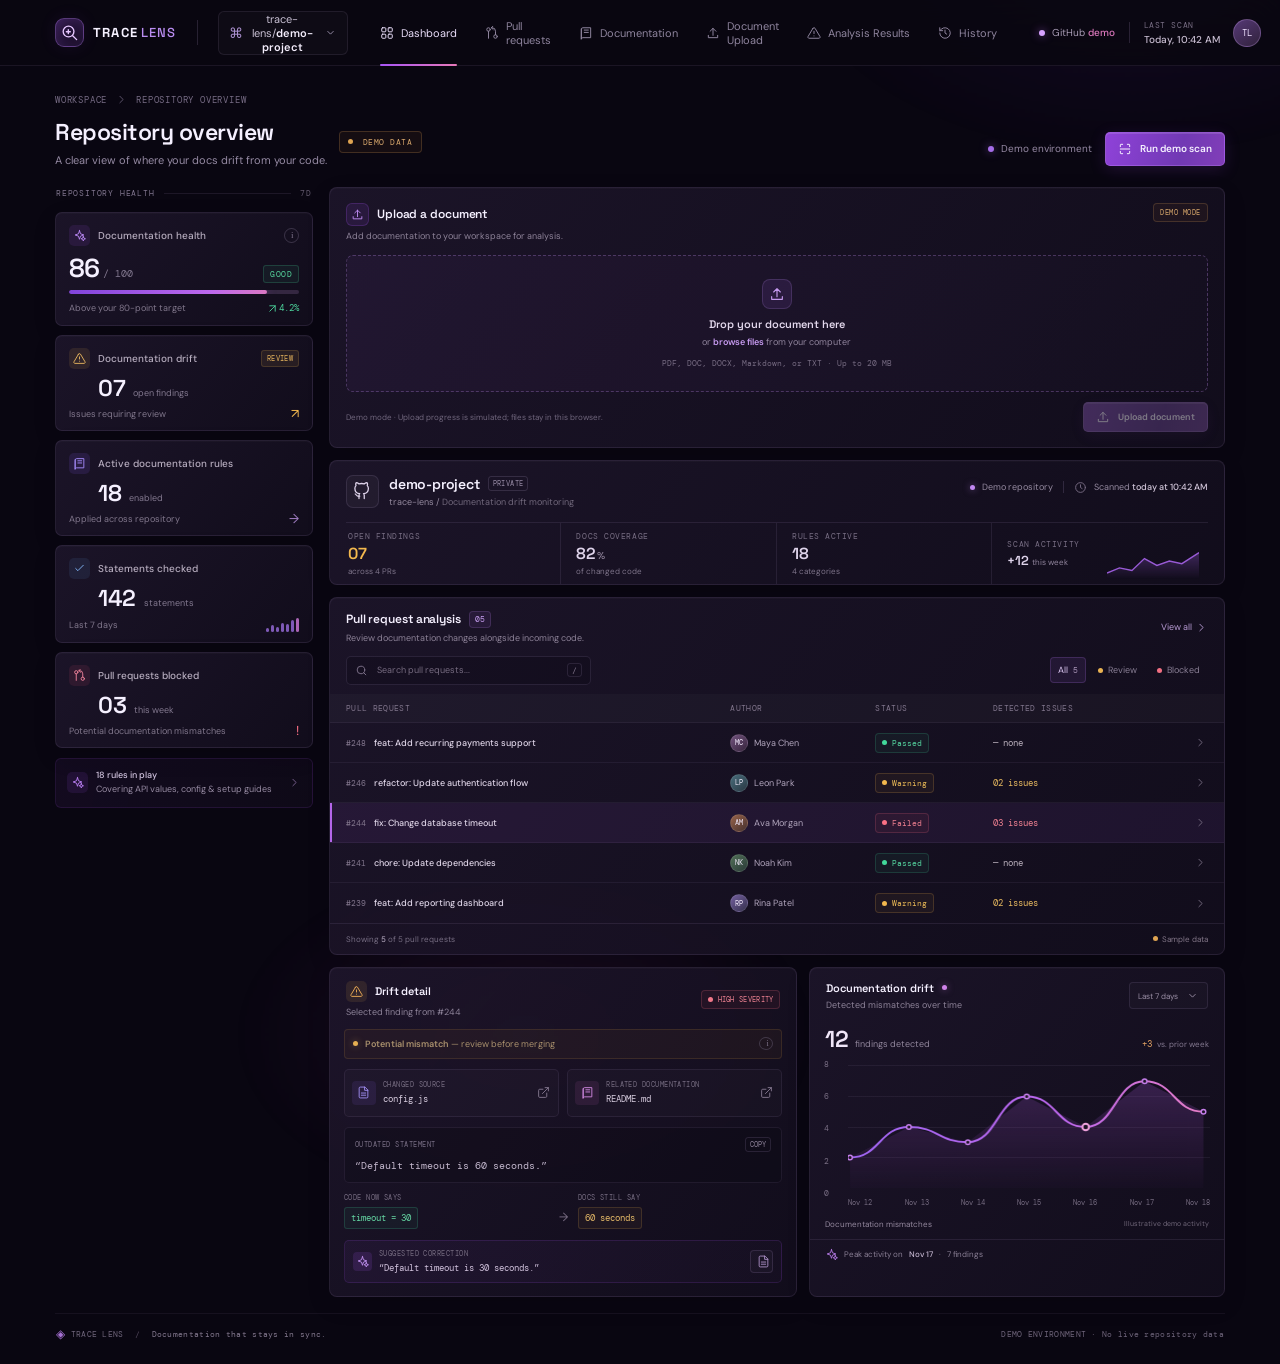
==== commit a7fa4fa1: "fix: improve module navigation links Use consistent Dashboard and Document Upload labels across page" ====
--- a/index.html
+++ b/index.html
@@ -58,12 +58,12 @@
         <div class="menu-foot">Sample data · not connected to GitHub</div>
       </div>
     </div>
-    <button class="mobile-menu-btn" id="mobileMenuBtn" aria-label="Open navigation" aria-expanded="false"><svg class="icon"><use href="#i-menu"/></svg></button>
+    <button class="mobile-menu-btn" id="mobileMenuBtn" type="button" aria-label="Open navigation" aria-expanded="false" aria-controls="mainNav"><svg class="icon"><use href="#i-menu"/></svg></button>
     <nav class="main-nav" id="mainNav" aria-label="Main navigation">
-      <a class="nav-link active" href="#overview"><svg class="icon"><use href="#i-grid"/></svg>Overview</a>
+      <a class="nav-link active" href="#overview"><svg class="icon"><use href="#i-grid"/></svg>Dashboard</a>
       <a class="nav-link" href="#pull-requests"><svg class="icon"><use href="#i-git-pull"/></svg>Pull requests</a>
       <a class="nav-link" href="#drift-details"><svg class="icon"><use href="#i-book"/></svg>Documentation</a>
-      <a class="nav-link" href="#document-upload"><svg class="icon"><use href="#i-upload"/></svg>Upload</a>
+      <a class="nav-link" href="#document-upload"><svg class="icon"><use href="#i-upload"/></svg>Document Upload</a>
       <a class="nav-link analysis-nav-link" href="analysis-results.html" aria-label="Analysis Results"><svg class="icon"><use href="#i-alert"/></svg>Analysis Results</a>
       <a class="nav-link" href="#history"><svg class="icon"><use href="#i-history"/></svg>History</a>
     </nav>
--- a/style.css
+++ b/style.css
@@ -519,7 +519,7 @@
 @media (min-width: 821px) and (max-width: 1100px) {
   .topbar .nav-link { gap: 4px; padding-right: 4px; padding-left: 4px; font-size: 9px; }
 }
-@media (min-width: 821px) and (max-width: 980px) {
+@media (min-width: 821px) and (max-width: 1000px) {
   .topbar { height: 60px; padding: 0 20px; }
   .topbar > .topbar-divider, .topbar-right .topbar-divider, .last-scan { display: none; }
   .repo-picker, .analysis-page .analysis-repo-link { max-width: 220px; }
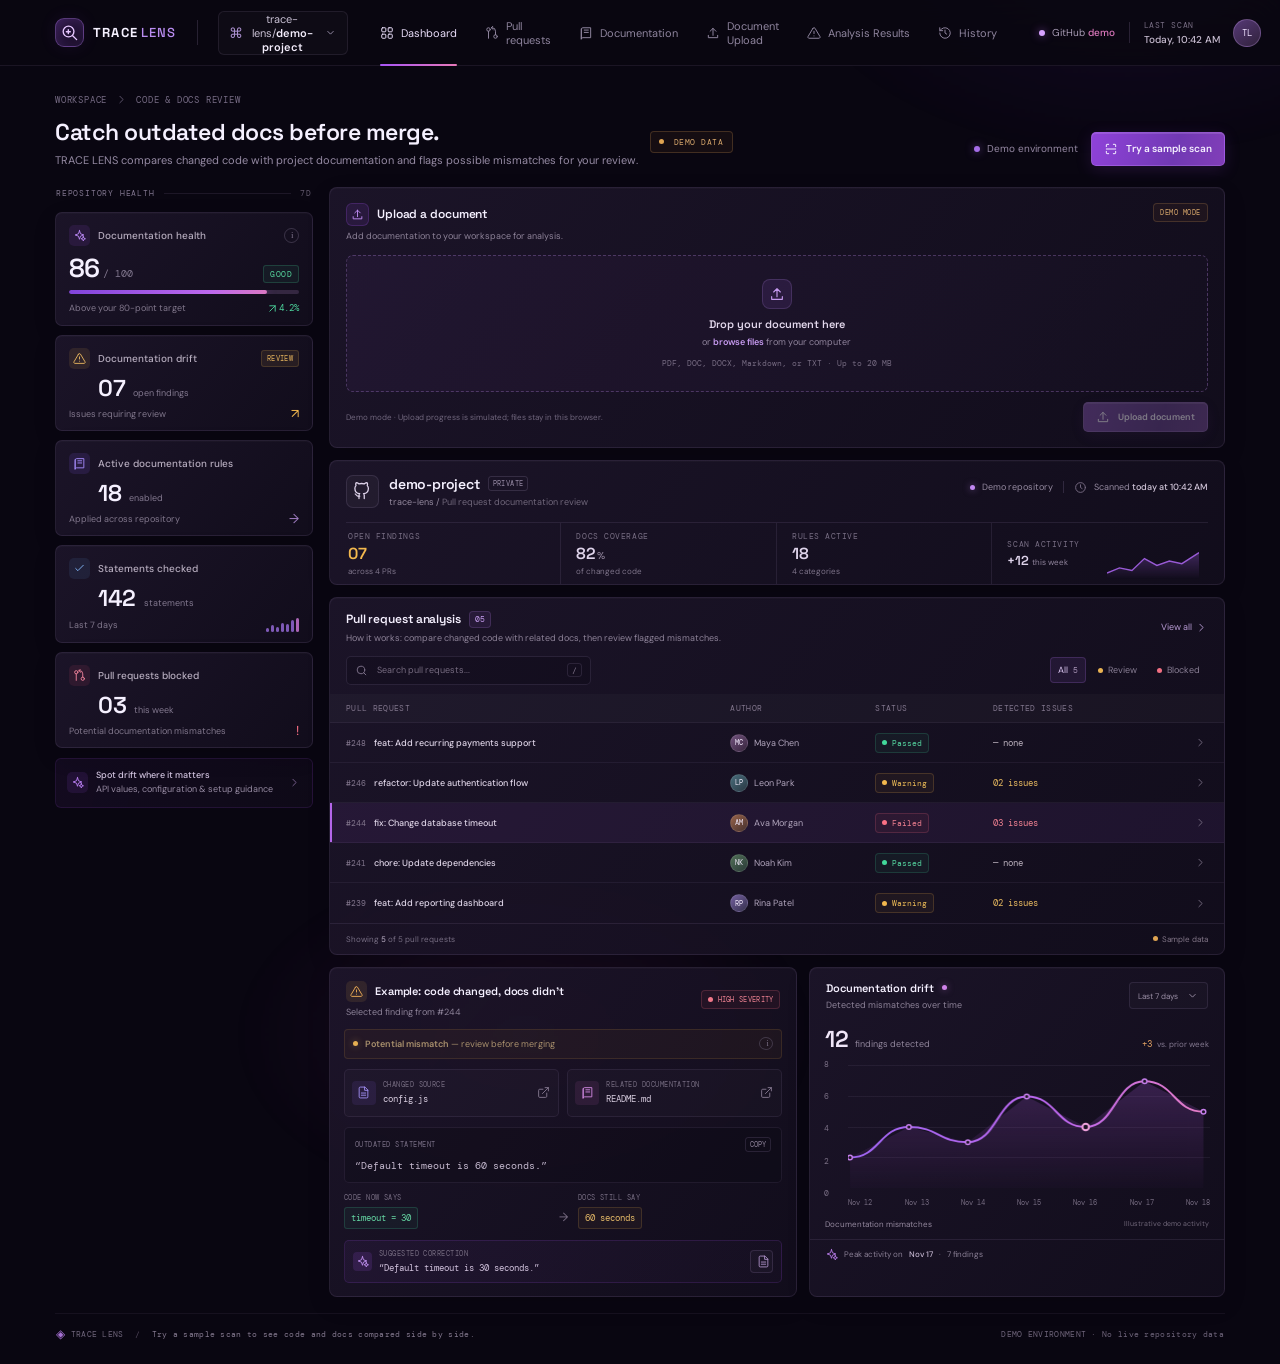
==== commit c520a9b9: "content: clarify landing page messaging Clarify the pull-request documentation drift use case, sampl" ====
--- a/index.html
+++ b/index.html
@@ -4,8 +4,8 @@
   <meta charset="utf-8">
   <meta name="viewport" content="width=device-width, initial-scale=1">
   <meta name="theme-color" content="#090611">
-  <meta name="description" content="TRACE LENS documentation drift dashboard demo">
-  <title>TRACE LENS — Repository overview</title>
+  <meta name="description" content="TRACE LENS compares pull request code changes with project documentation and highlights potential mismatches for developer review.">
+  <title>TRACE LENS — Keep project docs aligned with code</title>
   <link rel="preconnect" href="https://fonts.googleapis.com">
   <link rel="preconnect" href="https://fonts.gstatic.com" crossorigin>
   <link href="https://fonts.googleapis.com/css2?family=DM+Mono:wght@400;500&family=DM+Sans:wght@400;500;600;700&family=Space+Grotesk:wght@500;600;700&display=swap" rel="stylesheet">
@@ -78,18 +78,18 @@
   <main class="app-shell" id="overview">
     <div class="page-heading">
       <div>
-        <div class="breadcrumb"><span>WORKSPACE</span><svg class="icon tiny"><use href="#i-chevron-right"/></svg><span>REPOSITORY OVERVIEW</span></div>
+        <div class="breadcrumb"><span>WORKSPACE</span><svg class="icon tiny"><use href="#i-chevron-right"/></svg><span>CODE &amp; DOCS REVIEW</span></div>
         <div class="heading-row">
           <div>
-            <h1>Repository overview</h1>
-            <p class="page-subtitle">A clear view of where your docs drift from your code.</p>
+            <h1>Catch outdated docs before merge.</h1>
+            <p class="page-subtitle">TRACE LENS compares changed code with project documentation and flags possible mismatches for your review.</p>
           </div>
           <span class="demo-pill"><span></span> DEMO DATA</span>
         </div>
       </div>
       <div class="heading-actions">
         <span class="scan-label"><span class="scan-pulse"></span>Demo environment</span>
-        <button class="button button-primary" id="scanButton"><svg class="icon"><use href="#i-scan"/></svg><span>Run demo scan</span></button>
+        <button class="button button-primary" id="scanButton"><svg class="icon"><use href="#i-scan"/></svg><span>Try a sample scan</span></button>
       </div>
     </div>
 
@@ -122,7 +122,7 @@
           <div class="metric-value"><strong>03</strong><span class="metric-context">this week</span></div>
           <div class="metric-foot"><span>Potential documentation mismatches</span><span class="metric-foot-icon red-text">!</span></div>
         </article>
-        <div class="rules-note"><span class="rules-note-icon"><svg class="icon tiny"><use href="#i-spark"/></svg></span><span><b>18 rules in play</b><br>Covering API values, config &amp; setup guides</span><svg class="icon tiny rules-arrow"><use href="#i-chevron-right"/></svg></div>
+        <div class="rules-note"><span class="rules-note-icon"><svg class="icon tiny"><use href="#i-spark"/></svg></span><span><b>Spot drift where it matters</b><br>API values, configuration &amp; setup guidance</span><svg class="icon tiny rules-arrow"><use href="#i-chevron-right"/></svg></div>
       </aside>
 
       <section class="main-column" aria-label="Repository analysis">
@@ -168,7 +168,7 @@
         <section class="panel repo-activity">
           <div class="repo-identity">
             <span class="github-tile"><svg class="icon"><use href="#i-github"/></svg></span>
-            <div><div class="repo-title-row"><h2 id="activityRepo">demo-project</h2><span class="private-tag">PRIVATE</span></div><p>trace-lens / <span>Documentation drift monitoring</span></p></div>
+            <div><div class="repo-title-row"><h2 id="activityRepo">demo-project</h2><span class="private-tag">PRIVATE</span></div><p>trace-lens / <span>Pull request documentation review</span></p></div>
           </div>
           <div class="repo-health">
             <span class="activity-dot"></span><span>Demo repository</span><span class="repo-meta-divider"></span><svg class="icon tiny"><use href="#i-clock"/></svg><span>Scanned <b id="activityScanTime">today at 10:42 AM</b></span>
@@ -183,7 +183,7 @@
 
         <section class="panel pr-panel" id="pull-requests">
           <div class="panel-header">
-            <div class="panel-title-block"><div class="panel-heading-line"><h2>Pull request analysis</h2><span class="count-pill">05</span></div><p>Review documentation changes alongside incoming code.</p></div>
+            <div class="panel-title-block"><div class="panel-heading-line"><h2>Pull request analysis</h2><span class="count-pill">05</span></div><p>How it works: compare changed code with related docs, then review flagged mismatches.</p></div>
             <button class="text-button" id="viewAllButton">View all <svg class="icon tiny"><use href="#i-chevron-right"/></svg></button>
           </div>
           <div class="table-toolbar">
@@ -207,7 +207,7 @@
         <div class="lower-grid">
           <section class="panel drift-panel" id="drift-details">
             <div class="panel-header compact-header">
-              <div class="panel-title-block"><div class="panel-heading-line"><span class="detail-icon"><svg class="icon"><use href="#i-alert"/></svg></span><h2>Drift detail</h2></div><p id="selectedPrLabel">Selected finding from #244</p></div>
+              <div class="panel-title-block"><div class="panel-heading-line"><span class="detail-icon"><svg class="icon"><use href="#i-alert"/></svg></span><h2>Example: code changed, docs didn't</h2></div><p id="selectedPrLabel">Selected finding from #244</p></div>
               <span class="severity-pill high"><i></i><span id="severityText">HIGH SEVERITY</span></span>
             </div>
             <div class="potential-callout"><span class="callout-indicator"></span><span><b>Potential mismatch</b> <span>— review before merging</span></span><button class="info-button" title="This finding is a suggestion from demo analysis">i</button></div>
@@ -241,7 +241,7 @@
         </div>
       </section>
     </div>
-    <footer class="page-footer"><span><span class="footer-mark">◈</span> TRACE LENS <span class="footer-separator">/</span> <span>Documentation that stays in sync.</span></span><span>DEMO ENVIRONMENT · No live repository data</span></footer>
+    <footer class="page-footer"><span><span class="footer-mark">◈</span> TRACE LENS <span class="footer-separator">/</span> <span>Try a sample scan to see code and docs compared side by side.</span></span><span>DEMO ENVIRONMENT · No live repository data</span></footer>
   </main>
 
   <div class="toast" id="toast" role="status" aria-live="polite"><span class="toast-check"><svg class="icon tiny"><use href="#i-check"/></svg></span><span id="toastMessage">Copied to clipboard</span></div>
--- a/style.css
+++ b/style.css
@@ -439,11 +439,8 @@
 
 /* Analysis Results */
 .analysis-nav-link { white-space: nowrap; }
-.analysis-page { min-width: 320px; }
 .analysis-repo-link { min-width: 0; display: inline-flex; align-items: center; gap: 8px; padding: 8px 10px; border: 1px solid var(--line); border-radius: 6px; color: #c9c0d4; background: rgba(255,255,255,.025); font-size: 10px; white-space: nowrap; }
 .analysis-repo-link strong { color: #f4edfc; font-weight: 600; }
-.analysis-return-link { color: #b89bd4; font-size: 9px; white-space: nowrap; }
-.analysis-return-link:hover { color: #e0c3ff; }
 .analysis-shell { max-width: 1250px; }
 .analysis-page-heading { display: flex; align-items: flex-end; justify-content: space-between; gap: 20px; margin-bottom: 20px; }
 .analysis-title-row { display: flex; align-items: center; gap: 12px; }
@@ -470,6 +467,13 @@
 .analysis-filters { display: flex; gap: 9px; }
 .analysis-filter { display: grid; gap: 5px; color: #81768f; font: 8px var(--mono); letter-spacing: .2px; }
 .analysis-filter select { min-width: 132px; height: 32px; padding: 0 26px 0 9px; border: 1px solid rgba(194,169,225,.14); border-radius: 5px; color: #d7ccdf; background-color: #171121; font: 9px var(--sans); }
+.analysis-state { min-height: 190px; display: flex; flex-direction: column; align-items: center; justify-content: center; gap: 8px; padding: 22px; color: #8c8098; text-align: center; font-size: 10px; }
+.analysis-state[hidden] { display: none; }
+.analysis-state strong { color: #d6c9e2; font-weight: 500; }
+.analysis-spinner { width: 22px; height: 22px; border: 2px solid rgba(168,85,247,.2); border-top-color: #b879e8; border-radius: 50%; animation: analysis-spin .75s linear infinite; }
+.analysis-error-icon { width: 24px; height: 24px; display: grid; place-items: center; border: 1px solid rgba(243,145,98,.3); border-radius: 50%; color: #f3a06f; font: 600 12px var(--mono); }
+.analysis-error .button { margin-top: 3px; }
+@keyframes analysis-spin { to { transform: rotate(360deg); } }
 .analysis-results-count { min-height: 25px; padding: 9px 16px 5px; color: #7e748a; font-size: 8px; }
 .analysis-results-list { display: grid; grid-template-columns: repeat(2, minmax(0, 1fr)); align-items: start; gap: 11px; margin: 0 16px 16px; }
 .analysis-results-list[hidden] { display: none; }
@@ -519,7 +523,7 @@
 @media (min-width: 821px) and (max-width: 1100px) {
   .topbar .nav-link { gap: 4px; padding-right: 4px; padding-left: 4px; font-size: 9px; }
 }
-@media (min-width: 821px) and (max-width: 1000px) {
+@media (min-width: 821px) and (max-width: 1024px) {
   .topbar { height: 60px; padding: 0 20px; }
   .topbar > .topbar-divider, .topbar-right .topbar-divider, .last-scan { display: none; }
   .repo-picker, .analysis-page .analysis-repo-link { max-width: 220px; }
